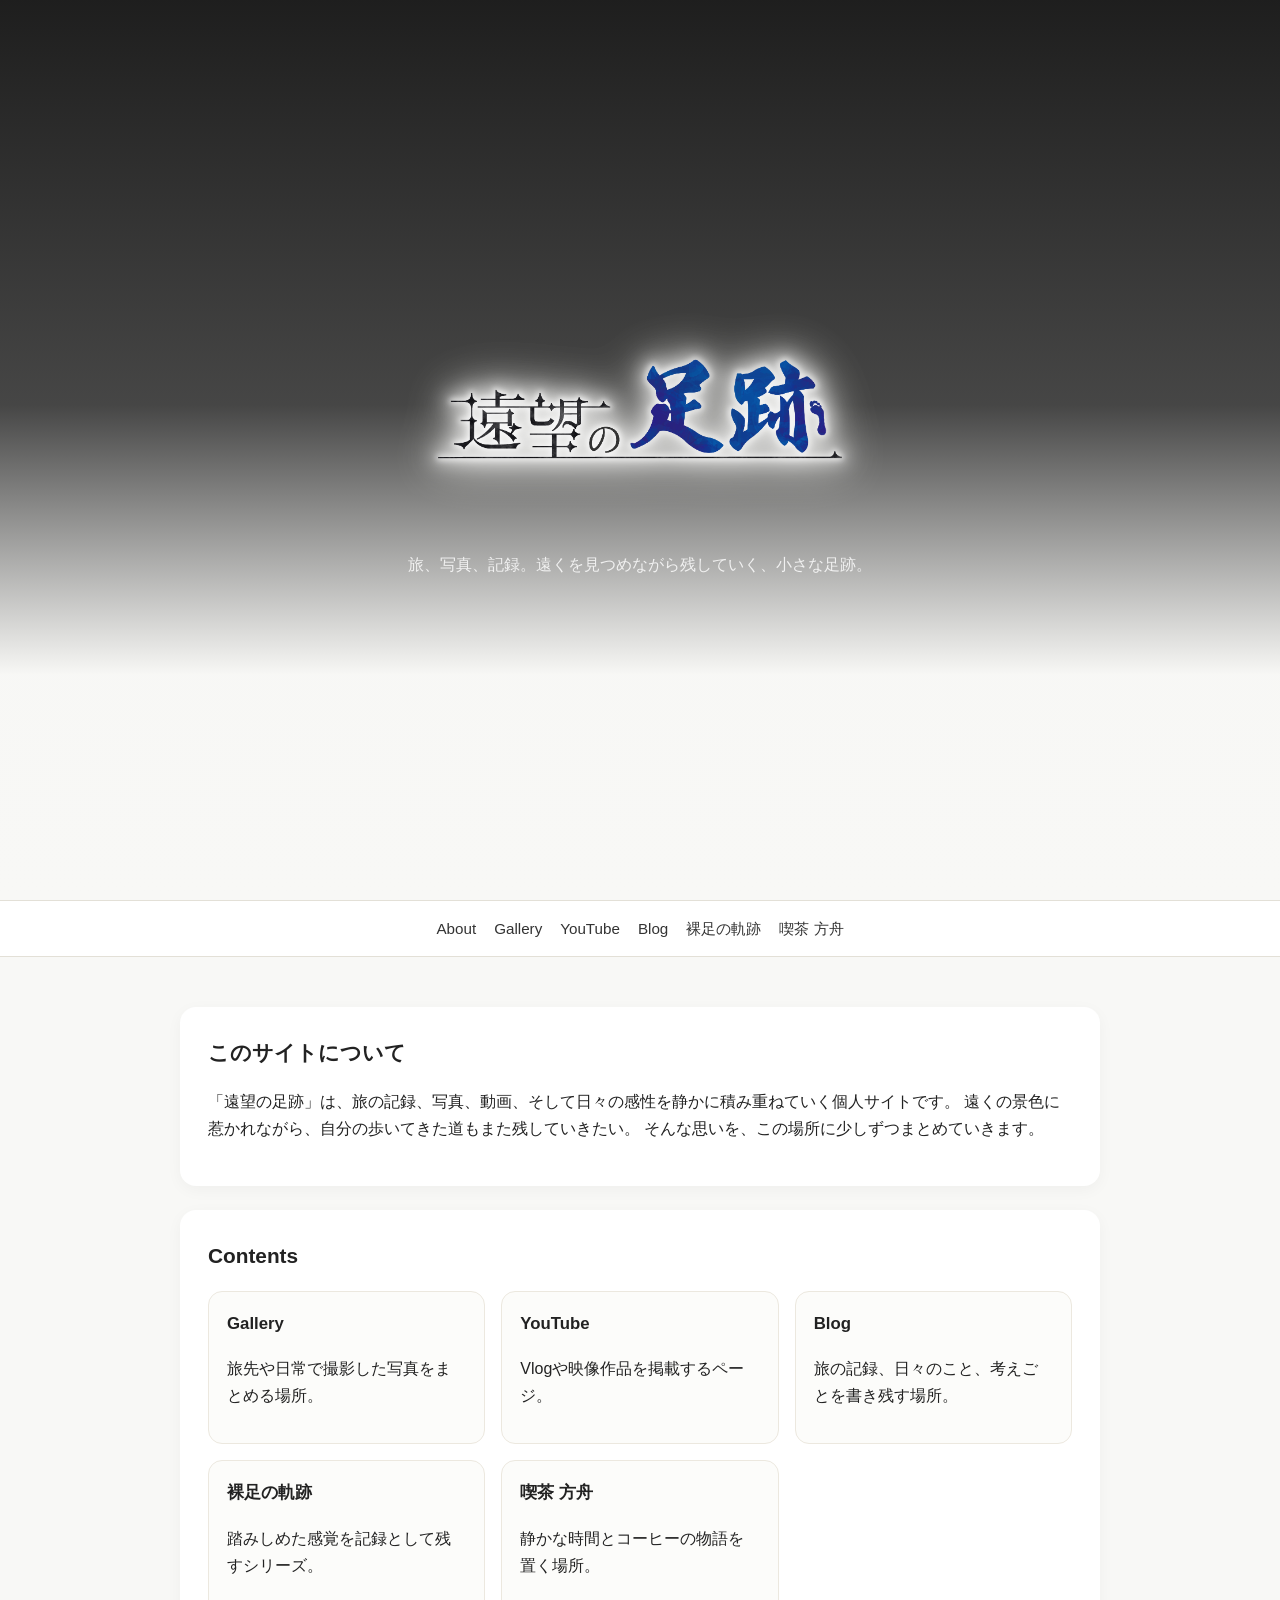
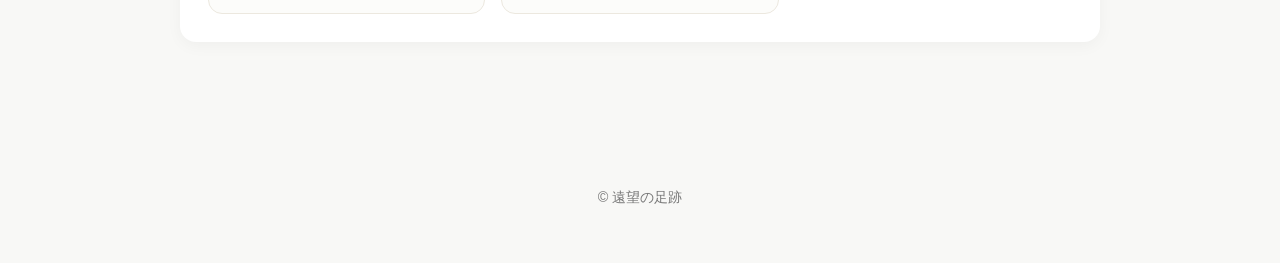
==== index.html @ c6f0f08f "Update index.html" ====
<!DOCTYPE html>
<html lang="ja">
<head>
  <meta charset="UTF-8" />
  <meta name="viewport" content="width=device-width, initial-scale=1.0" />
  <title>遠望の足跡</title>
  <link rel="icon" href="images/favicon.png">
  <link rel="apple-touch-icon" href="images/favicon.png" />
 <style>
  * {
    box-sizing: border-box;
  }

  html {
    scroll-behavior: smooth;
  }

  body {
    margin: 0;
    font-family: -apple-system, BlinkMacSystemFont, "Hiragino Sans", "Yu Gothic", sans-serif;
    line-height: 1.7;
    color: #222;
    background: #f8f8f6;
  }

  .hero {
    height: 100vh;
    min-height: 680px;
    display: flex;
    align-items: center;
    justify-content: center;
    text-align: center;
    padding: 40px 20px;
    color: white;
    background:
      linear-gradient(to bottom, rgba(0, 0, 0, 0.88) 0%, rgba(20, 20, 20, 0.78) 45%, rgba(245, 245, 242, 0.15) 75%, rgba(248, 248, 246, 1) 100%);
  }

  .hero-overlay {
    max-width: 900px;
  }

  .hero-logo {
    max-width: 600px;
    width: 100%;
    height: auto;
    margin-bottom: 20px;
    filter: drop-shadow(0 0 18px rgba(255, 255, 255, 0.22));
  }

  .hero p {
    margin-top: 10px;
    font-size: 1rem;
    color: rgba(255, 255, 255, 0.82);
  }

  nav {
    position: sticky;
    top: 0;
    z-index: 10;
    background: rgba(255, 255, 255, 0.92);
    backdrop-filter: blur(8px);
    border-top: 1px solid #e3e0d7;
    border-bottom: 1px solid #e3e0d7;
  }

  nav ul {
    list-style: none;
    margin: 0;
    padding: 14px 20px;
    display: flex;
    justify-content: center;
    flex-wrap: wrap;
    gap: 18px;
  }

  nav a {
    text-decoration: none;
    color: #333;
    font-size: 0.95rem;
  }

  nav a:hover {
    opacity: 0.7;
  }

  main {
    max-width: 960px;
    margin: 0 auto;
    padding: 50px 20px 80px;
  }

  section {
    background: #fff;
    padding: 28px;
    margin-bottom: 24px;
    border-radius: 16px;
    box-shadow: 0 4px 16px rgba(0, 0, 0, 0.04);
  }

  h2 {
    margin-top: 0;
    font-size: 1.3rem;
  }

  .grid {
    display: grid;
    grid-template-columns: repeat(auto-fit, minmax(220px, 1fr));
    gap: 16px;
  }

  .card {
    padding: 18px;
    border: 1px solid #ece8df;
    border-radius: 14px;
    background: #fcfcfa;
  }

  .card h3 {
    margin-top: 0;
    font-size: 1.05rem;
  }

  footer {
    text-align: center;
    padding: 24px 20px 40px;
    color: #777;
    font-size: 0.9rem;
  }
</style>
</head>
<body>
  <header class="hero">
    <div class="hero-overlay">
      <img src="images/logo.png" alt="遠望の足跡ロゴ" class="hero-logo">
      <p>旅、写真、記録。遠くを見つめながら残していく、小さな足跡。</p>
    </div>
  </header>

  <nav>
    <ul>
      <li><a href="#">About</a></li>
      <li><a href="#">Gallery</a></li>
      <li><a href="#">YouTube</a></li>
      <li><a href="#">Blog</a></li>
      <li><a href="#">裸足の軌跡</a></li>
      <li><a href="#">喫茶 方舟</a></li>
    </ul>
  </nav>

  <main>
    <section>
      <h2>このサイトについて</h2>
      <p>
        「遠望の足跡」は、旅の記録、写真、動画、そして日々の感性を静かに積み重ねていく個人サイトです。
        遠くの景色に惹かれながら、自分の歩いてきた道もまた残していきたい。
        そんな思いを、この場所に少しずつまとめていきます。
      </p>
    </section>

    <section>
      <h2>Contents</h2>
      <div class="grid">
        <div class="card">
          <h3>Gallery</h3>
          <p>旅先や日常で撮影した写真をまとめる場所。</p>
        </div>
        <div class="card">
          <h3>YouTube</h3>
          <p>Vlogや映像作品を掲載するページ。</p>
        </div>
        <div class="card">
          <h3>Blog</h3>
          <p>旅の記録、日々のこと、考えごとを書き残す場所。</p>
        </div>
        <div class="card">
          <h3>裸足の軌跡</h3>
          <p>踏みしめた感覚を記録として残すシリーズ。</p>
        </div>
        <div class="card">
          <h3>喫茶 方舟</h3>
          <p>静かな時間とコーヒーの物語を置く場所。</p>
        </div>
      </div>
    </section>
  </main>

  <footer>
    <p>© 遠望の足跡</p>
  </footer>
</body>
</html>
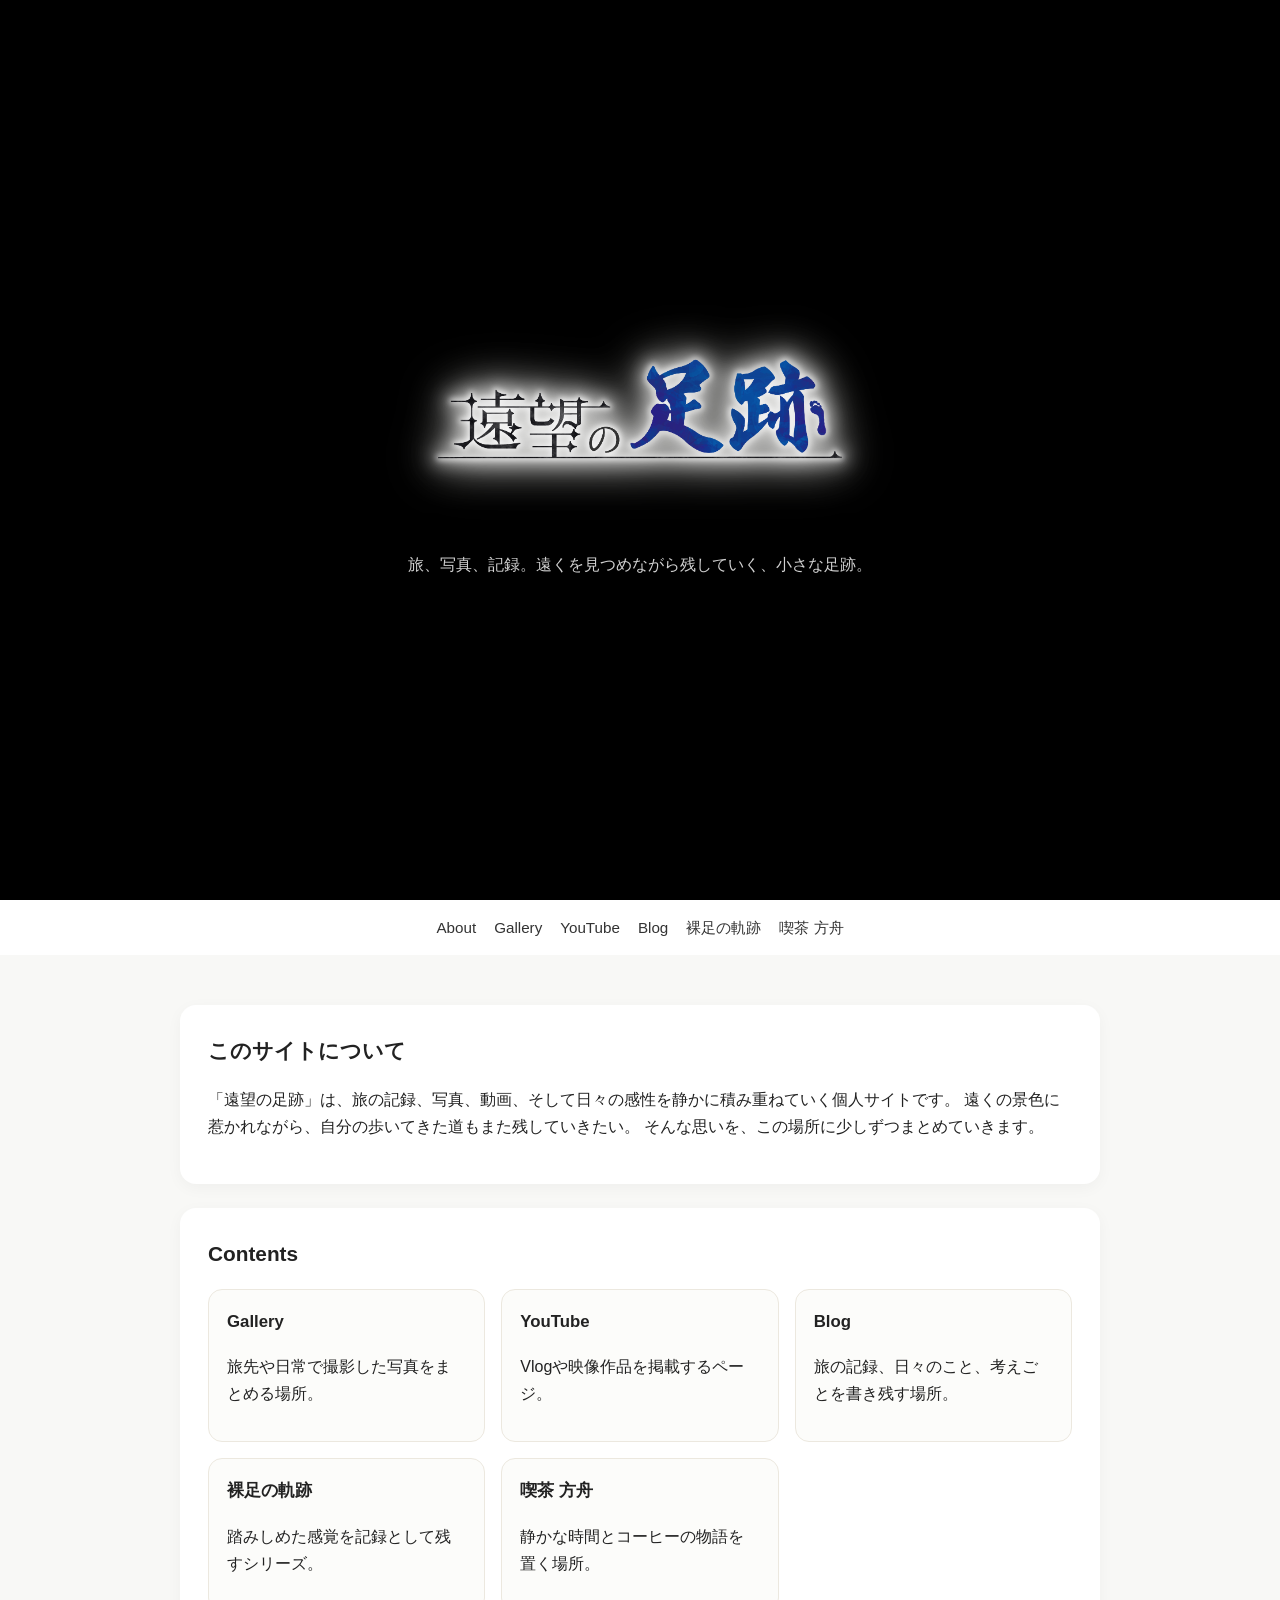
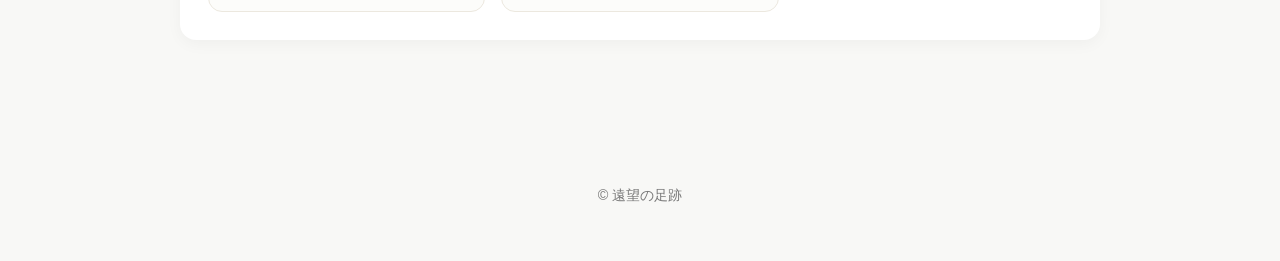
==== commit b3af861b: "Update index.html" ====
--- a/index.html
+++ b/index.html
@@ -32,8 +32,7 @@
     text-align: center;
     padding: 40px 20px;
     color: white;
-    background:
-      linear-gradient(to bottom, rgba(0, 0, 0, 0.88) 0%, rgba(20, 20, 20, 0.78) 45%, rgba(245, 245, 242, 0.15) 75%, rgba(248, 248, 246, 1) 100%);
+    background: #000;
   }
 
   .hero-overlay {
@@ -55,13 +54,12 @@
   }
 
   nav {
-    position: sticky;
-    top: 0;
-    z-index: 10;
-    background: rgba(255, 255, 255, 0.92);
-    backdrop-filter: blur(8px);
-    border-top: 1px solid #e3e0d7;
-    border-bottom: 1px solid #e3e0d7;
+  position: sticky;
+  top: 0;
+  z-index: 10;
+  background: rgba(255, 255, 255, 0.95);
+  backdrop-filter: blur(6px);
+
   }
 
   nav ul {
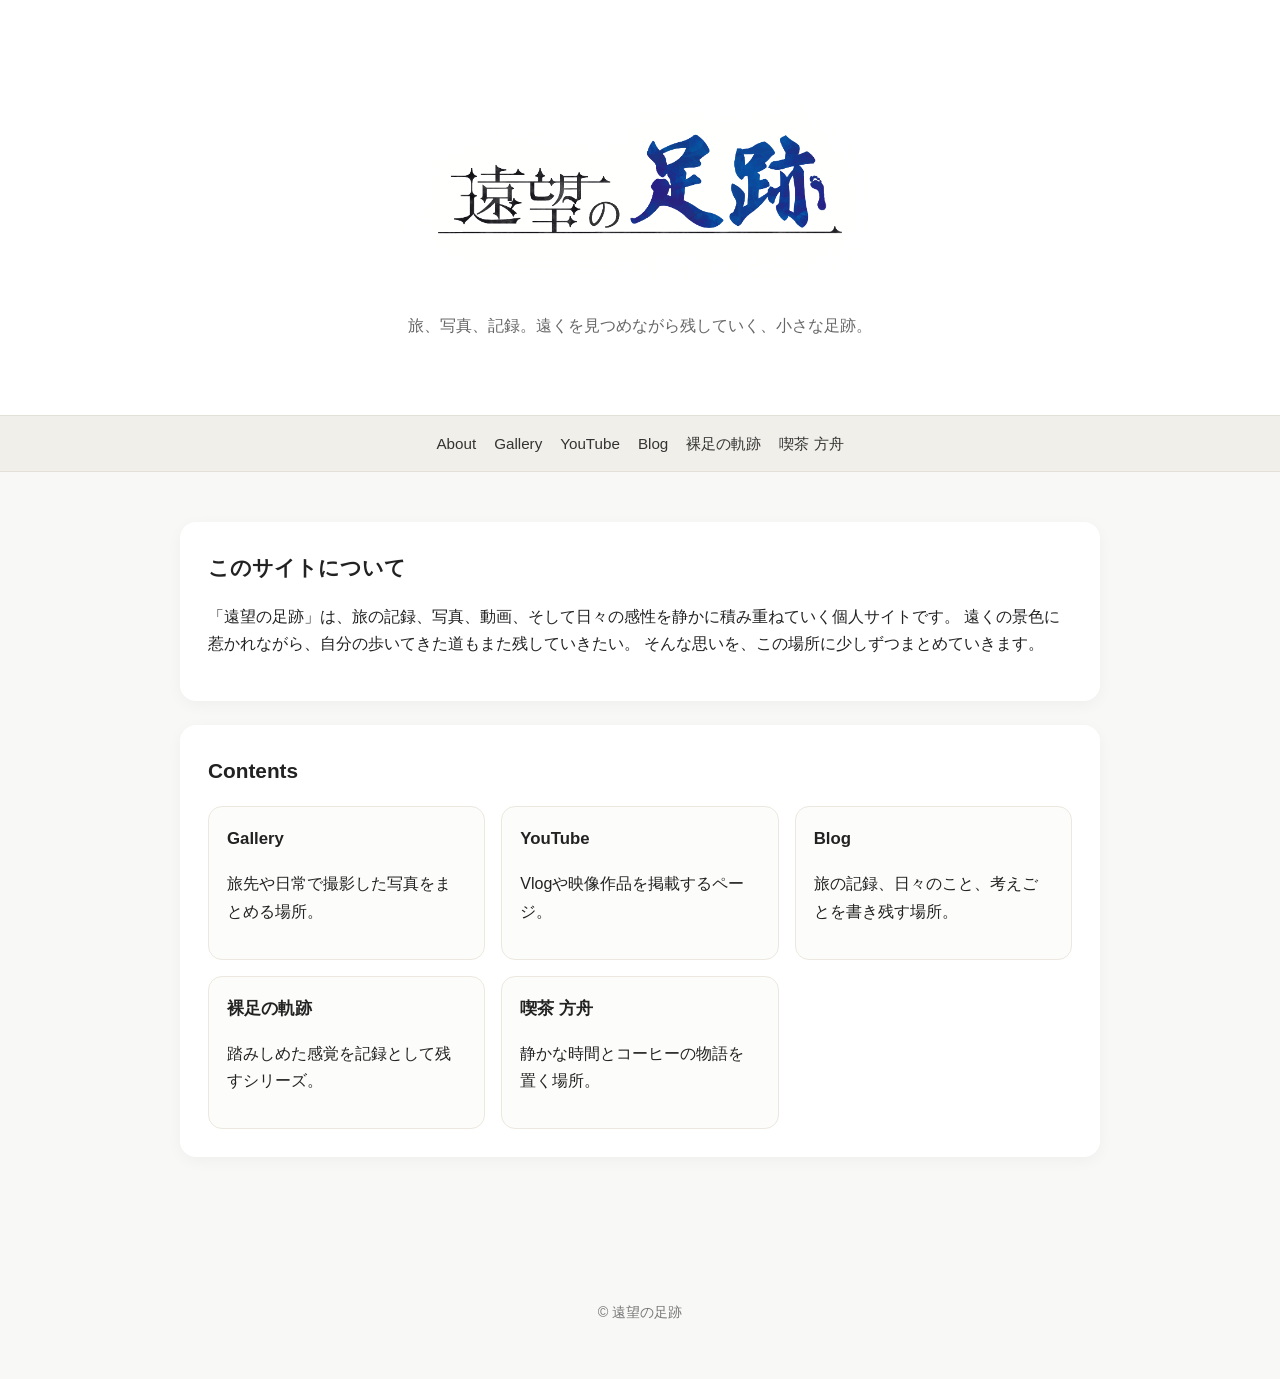
==== commit 61c9ceff: "Update index.html" ====
--- a/index.html
+++ b/index.html
@@ -6,133 +6,112 @@
   <title>遠望の足跡</title>
   <link rel="icon" href="images/favicon.png">
   <link rel="apple-touch-icon" href="images/favicon.png" />
- <style>
-  * {
-    box-sizing: border-box;
-  }
+  <style>
+    * {
+      box-sizing: border-box;
+    }
 
-  html {
-    scroll-behavior: smooth;
-  }
+    body {
+      margin: 0;
+      font-family: -apple-system, BlinkMacSystemFont, "Hiragino Sans", "Yu Gothic", sans-serif;
+      line-height: 1.7;
+      color: #222;
+      background: #f8f8f6;
+    }
 
-  body {
-    margin: 0;
-    font-family: -apple-system, BlinkMacSystemFont, "Hiragino Sans", "Yu Gothic", sans-serif;
-    line-height: 1.7;
-    color: #222;
-    background: #f8f8f6;
-  }
+    header {
+      padding: 80px 20px 60px;
+      text-align: center;
+      background: #ffffff;
+    }
 
-  .hero {
-    height: 100vh;
-    min-height: 680px;
-    display: flex;
-    align-items: center;
-    justify-content: center;
-    text-align: center;
-    padding: 40px 20px;
-    color: white;
-    background: #000;
-  }
+    header h1 {
+      margin: 0;
+      font-size: 2.4rem;
+      letter-spacing: 0.08em;
+    }
 
-  .hero-overlay {
-    max-width: 900px;
-  }
+    header p {
+      margin-top: 16px;
+      font-size: 1rem;
+      color: #666;
+    }
 
-  .hero-logo {
-    max-width: 600px;
-    width: 100%;
-    height: auto;
-    margin-bottom: 20px;
-    filter: drop-shadow(0 0 18px rgba(255, 255, 255, 0.22));
-  }
+    nav {
+      background: #f0efe9;
+      border-top: 1px solid #e3e0d7;
+      border-bottom: 1px solid #e3e0d7;
+    }
 
-  .hero p {
-    margin-top: 10px;
-    font-size: 1rem;
-    color: rgba(255, 255, 255, 0.82);
-  }
+    nav ul {
+      list-style: none;
+      margin: 0;
+      padding: 14px 20px;
+      display: flex;
+      justify-content: center;
+      flex-wrap: wrap;
+      gap: 18px;
+    }
 
-  nav {
-  position: sticky;
-  top: 0;
-  z-index: 10;
-  background: rgba(255, 255, 255, 0.95);
-  backdrop-filter: blur(6px);
+    nav a {
+      text-decoration: none;
+      color: #333;
+      font-size: 0.95rem;
+    }
 
-  }
+    nav a:hover {
+      opacity: 0.7;
+    }
 
-  nav ul {
-    list-style: none;
-    margin: 0;
-    padding: 14px 20px;
-    display: flex;
-    justify-content: center;
-    flex-wrap: wrap;
-    gap: 18px;
-  }
+    main {
+      max-width: 960px;
+      margin: 0 auto;
+      padding: 50px 20px 80px;
+    }
 
-  nav a {
-    text-decoration: none;
-    color: #333;
-    font-size: 0.95rem;
-  }
+    section {
+      background: #fff;
+      padding: 28px;
+      margin-bottom: 24px;
+      border-radius: 16px;
+      box-shadow: 0 4px 16px rgba(0, 0, 0, 0.04);
+    }
 
-  nav a:hover {
-    opacity: 0.7;
-  }
+    h2 {
+      margin-top: 0;
+      font-size: 1.3rem;
+    }
 
-  main {
-    max-width: 960px;
-    margin: 0 auto;
-    padding: 50px 20px 80px;
-  }
+    .grid {
+      display: grid;
+      grid-template-columns: repeat(auto-fit, minmax(220px, 1fr));
+      gap: 16px;
+    }
 
-  section {
-    background: #fff;
-    padding: 28px;
-    margin-bottom: 24px;
-    border-radius: 16px;
-    box-shadow: 0 4px 16px rgba(0, 0, 0, 0.04);
-  }
+    .card {
+      padding: 18px;
+      border: 1px solid #ece8df;
+      border-radius: 14px;
+      background: #fcfcfa;
+    }
 
-  h2 {
-    margin-top: 0;
-    font-size: 1.3rem;
-  }
+    .card h3 {
+      margin-top: 0;
+      font-size: 1.05rem;
+    }
 
-  .grid {
-    display: grid;
-    grid-template-columns: repeat(auto-fit, minmax(220px, 1fr));
-    gap: 16px;
-  }
-
-  .card {
-    padding: 18px;
-    border: 1px solid #ece8df;
-    border-radius: 14px;
-    background: #fcfcfa;
-  }
-
-  .card h3 {
-    margin-top: 0;
-    font-size: 1.05rem;
-  }
-
-  footer {
-    text-align: center;
-    padding: 24px 20px 40px;
-    color: #777;
-    font-size: 0.9rem;
-  }
-</style>
+    footer {
+      text-align: center;
+      padding: 24px 20px 40px;
+      color: #777;
+      font-size: 0.9rem;
+    }
+  </style>
 </head>
 <body>
-  <header class="hero">
-    <div class="hero-overlay">
-      <img src="images/logo.png" alt="遠望の足跡ロゴ" class="hero-logo">
-      <p>旅、写真、記録。遠くを見つめながら残していく、小さな足跡。</p>
-    </div>
+  <header>
+    <img src="images/logo.png" alt="遠望の足跡ロゴ" style="max-width: 600px; width: 100%; height: auto;">
+    <p>旅、写真、記録。遠くを見つめながら残していく、小さな足跡。</p>
   </header>
 
   <nav>
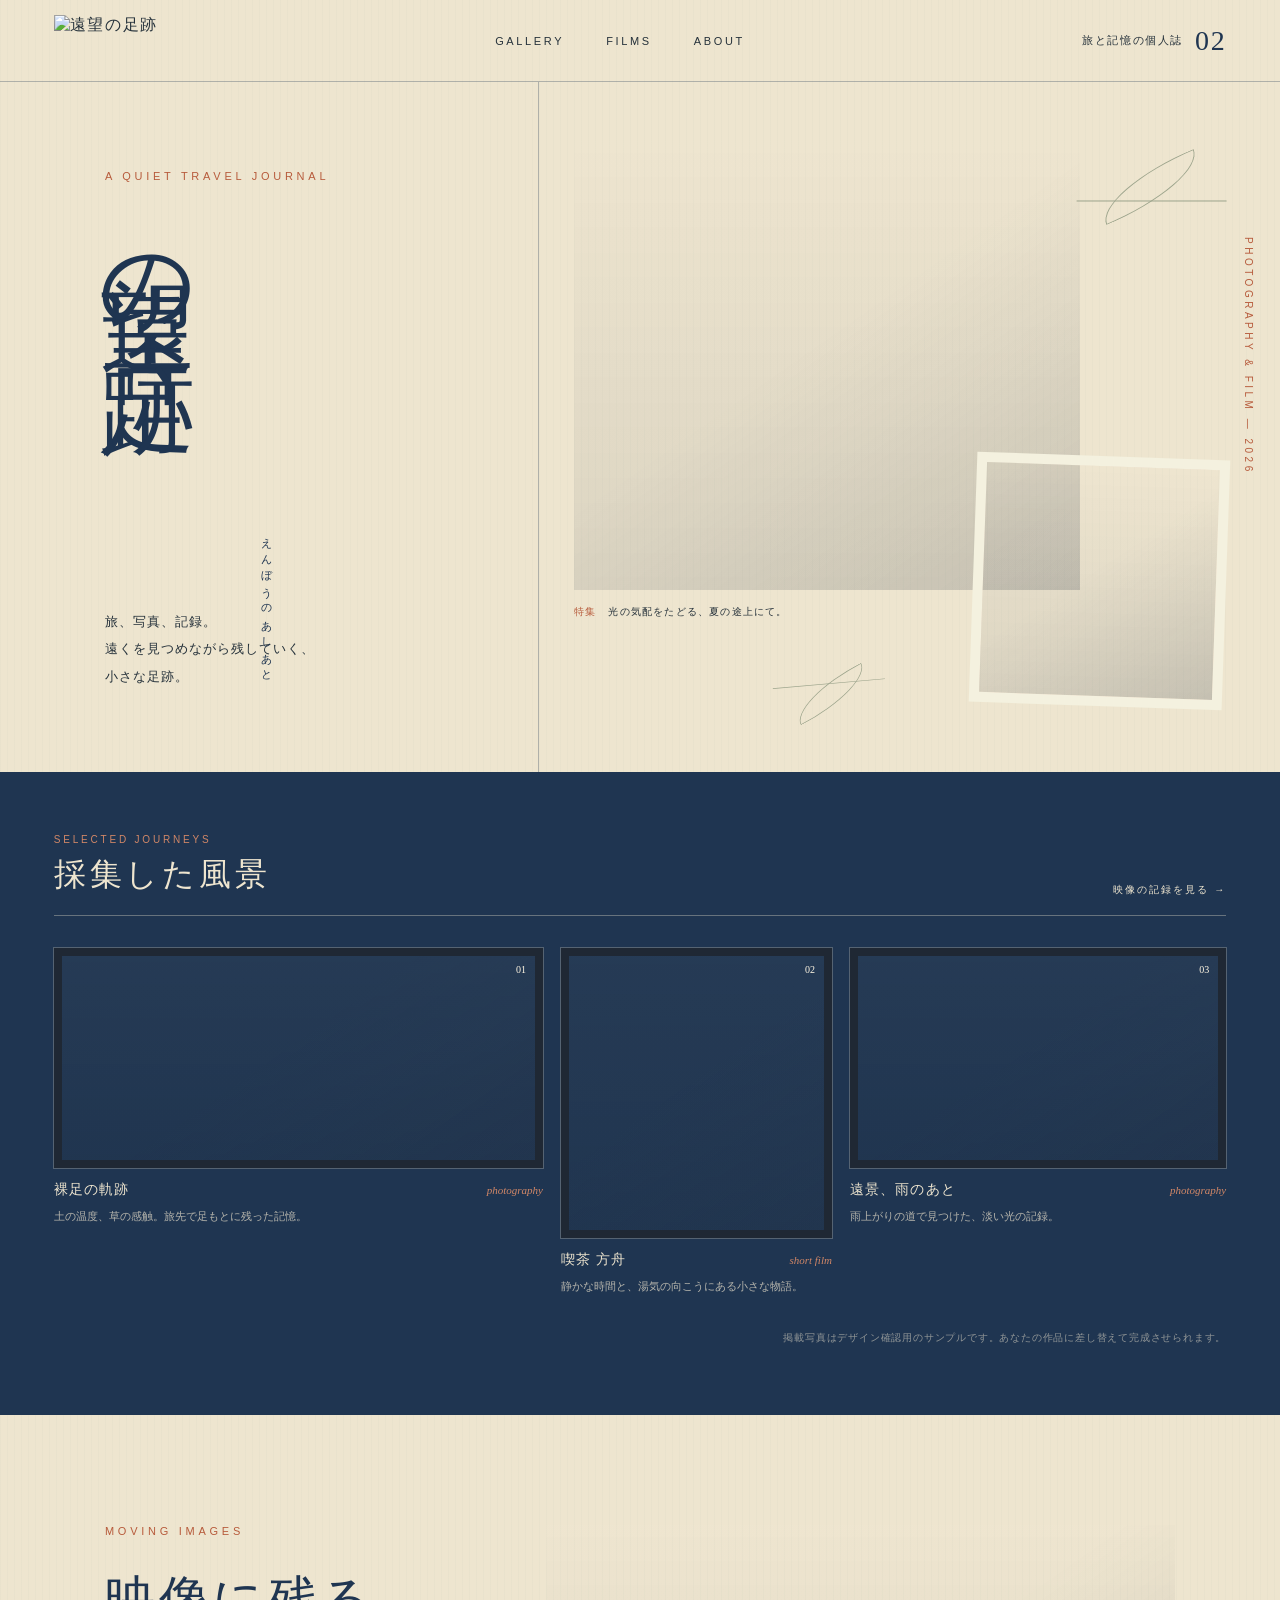
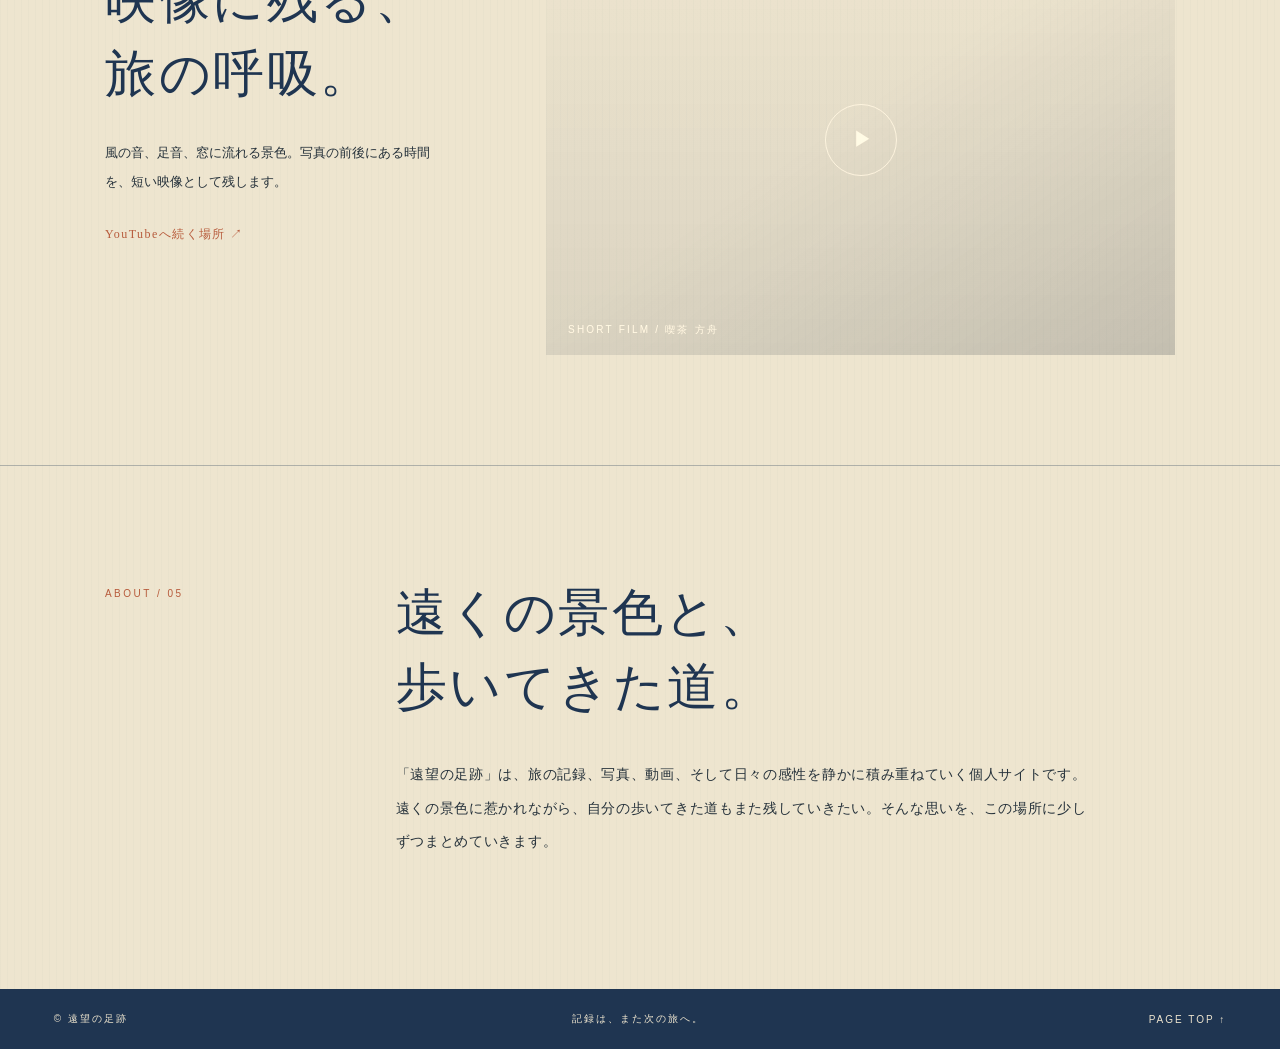
==== commit 3e047e6d: "Add files via upload" ====
--- a/index.html
+++ b/index.html
@@ -1,169 +1,75 @@
-<!DOCTYPE html>
+<!doctype html>
 <html lang="ja">
 <head>
-  <meta charset="UTF-8" />
-  <meta name="viewport" content="width=device-width, initial-scale=1.0" />
-  <title>遠望の足跡</title>
-  <link rel="icon" href="images/favicon.png">
-  <link rel="apple-touch-icon" href="images/favicon.png" />
+  <meta charset="utf-8">
+  <meta name="viewport" content="width=device-width,initial-scale=1">
+  <meta name="description" content="旅、写真、記録。遠くを見つめながら残していく、小さな足跡。">
+  <title>遠望の足跡｜旅、写真、記録。</title>
   <style>
-    * {
-      box-sizing: border-box;
-    }
-
-    body {
-      margin: 0;
-      font-family: -apple-system, BlinkMacSystemFont, "Hiragino Sans", "Yu Gothic", sans-serif;
-      line-height: 1.7;
-      color: #222;
-      background: #f8f8f6;
-    }
-
-    header {
-      padding: 80px 20px 60px;
-      text-align: center;
-      background: #ffffff;
-    }
-
-    header h1 {
-      margin: 0;
-      font-size: 2.4rem;
-      letter-spacing: 0.08em;
-    }
-
-    header p {
-      margin-top: 16px;
-      font-size: 1rem;
-      color: #666;
-    }
-
-    nav {
-      background: #f0efe9;
-      border-top: 1px solid #e3e0d7;
-      border-bottom: 1px solid #e3e0d7;
-    }
-
-    nav ul {
-      list-style: none;
-      margin: 0;
-      padding: 14px 20px;
-      display: flex;
-      justify-content: center;
-      flex-wrap: wrap;
-      gap: 18px;
-    }
-
-    nav a {
-      text-decoration: none;
-      color: #333;
-      font-size: 0.95rem;
-    }
-
-    nav a:hover {
-      opacity: 0.7;
-    }
-
-    main {
-      max-width: 960px;
-      margin: 0 auto;
-      padding: 50px 20px 80px;
-    }
-
-    section {
-      background: #fff;
-      padding: 28px;
-      margin-bottom: 24px;
-      border-radius: 16px;
-      box-shadow: 0 4px 16px rgba(0, 0, 0, 0.04);
-    }
-
-    h2 {
-      margin-top: 0;
-      font-size: 1.3rem;
-    }
-
-    .grid {
-      display: grid;
-      grid-template-columns: repeat(auto-fit, minmax(220px, 1fr));
-      gap: 16px;
-    }
-
-    .card {
-      padding: 18px;
-      border: 1px solid #ece8df;
-      border-radius: 14px;
-      background: #fcfcfa;
-    }
-
-    .card h3 {
-      margin-top: 0;
-      font-size: 1.05rem;
-    }
-
-    footer {
-      text-align: center;
-      padding: 24px 20px 40px;
-      color: #777;
-      font-size: 0.9rem;
-    }
+    :root{--cream:#eee5cf;--paper:#f8f1df;--indigo:#1f3551;--ink:#26323b;--persimmon:#b75b3c;--sage:#7d8b72;--line:rgba(31,53,81,.3)}
+    *{box-sizing:border-box}html{scroll-behavior:smooth}body{margin:0;background:var(--cream);color:var(--ink);font-family:"Yu Mincho","Hiragino Mincho ProN","Noto Serif JP",serif;background-image:linear-gradient(90deg,rgba(31,53,81,.02) 1px,transparent 1px);background-size:7px 100%}a{color:inherit;text-decoration:none}
+    .mast{height:82px;border-bottom:1px solid var(--line);display:grid;grid-template-columns:220px 1fr 260px;align-items:center;padding:0 4.2vw;letter-spacing:.1em}.mark{display:flex;align-items:center}.mark img{display:block;width:min(190px,100%);height:52px;object-fit:contain;object-position:left center}.nav{justify-self:center;display:flex;gap:42px;font:11px Arial,sans-serif;letter-spacing:.24em;text-transform:uppercase}.nav a{position:relative}.nav a:after{content:"";position:absolute;left:0;right:100%;bottom:-8px;height:2px;background:var(--persimmon);transition:.3s}.nav a:hover:after,.nav a:focus-visible:after{right:0}.issue{justify-self:end;margin:0;display:flex;align-items:center;gap:12px;font-size:11px}.issue b{font:400 28px Georgia,serif;color:var(--indigo)}
+    .hero{min-height:690px;position:relative;display:grid;grid-template-columns:40% 60%;padding:58px 4.2vw 48px;overflow:hidden}.hero:before{content:"";position:absolute;left:42%;top:0;bottom:0;border-left:1px solid var(--line)}.copy{position:relative;z-index:2;padding:30px 0 0 4vw}.eyebrow{margin:0 0 26px;color:var(--persimmon);font:11px Arial,sans-serif;letter-spacing:.34em;text-transform:uppercase}.hero h1{margin:0;height:370px;writing-mode:vertical-rl;color:var(--indigo);font-size:clamp(64px,7.4vw,118px);font-weight:500;line-height:.88;letter-spacing:-.08em}.reading{position:absolute;top:390px;left:clamp(160px,16vw,300px);margin:0;color:var(--indigo);font-size:11px;letter-spacing:.32em;writing-mode:vertical-rl}.tagline{width:290px;margin:30px 0 0;font-size:13px;line-height:2.1;letter-spacing:.08em}
+    .visual{position:relative;min-height:540px;padding-left:4vw}.photo{position:absolute;background-position:center;background-size:cover;filter:sepia(.22) saturate(.72) contrast(.92)}.photo:after,.work-image:after,.film-frame:after{content:"";position:absolute;inset:0;background:linear-gradient(145deg,transparent 46%,rgba(31,53,81,.13)),linear-gradient(rgba(238,229,207,.03),rgba(31,53,81,.1));pointer-events:none}.photo-main{left:4vw;top:0;width:72%;height:450px;background-image:url("https://images.unsplash.com/photo-1501785888041-af3ef285b470?auto=format&fit=crop&w=1800&q=90")}.photo-small{right:0;bottom:18px;width:36%;height:250px;border:10px solid var(--paper);transform:rotate(2deg);background-image:url("https://images.unsplash.com/photo-1441974231531-c6227db76b6e?auto=format&fit=crop&w=1000&q=88")}.caption{position:absolute;left:4vw;top:465px;margin:0;font-size:10px;letter-spacing:.12em}.caption span{color:var(--persimmon);margin-right:12px}.leaf{position:absolute;width:110px;height:36px;border:1px solid var(--sage);border-radius:100% 0 100% 0;opacity:.72;transform:rotate(-23deg)}.leaf:after{content:"";position:absolute;width:150px;border-top:1px solid var(--sage);left:-25px;top:30px;transform:rotate(23deg)}.leaf.one{right:3%;top:5%}.leaf.two{left:36%;bottom:2%;transform:rotate(152deg) scale(.75)}.edition{position:absolute;right:2vw;top:155px;margin:0;writing-mode:vertical-rl;color:var(--persimmon);font:10px Arial,sans-serif;letter-spacing:.35em}
+    .works{background:var(--indigo);color:var(--cream);padding:62px 4.2vw 70px}.section-head{display:flex;align-items:flex-end;justify-content:space-between;padding-bottom:18px;border-bottom:1px solid rgba(238,229,207,.35)}.section-head p{margin:0 0 8px;color:#d18767;font:10px Arial,sans-serif;letter-spacing:.28em}.section-head h2{margin:0;font-size:32px;font-weight:400;letter-spacing:.12em}.section-head a{font:10px Arial,sans-serif;letter-spacing:.2em}.strip{display:grid;grid-template-columns:1.3fr .72fr 1fr;gap:18px;align-items:start;margin-top:32px}.work-image{min-height:220px;position:relative;overflow:hidden;border:8px solid #17283e;background-position:center;background-size:cover;box-shadow:0 0 0 1px rgba(238,229,207,.25);filter:saturate(.72) sepia(.15);transition:.3s}.card.tall .work-image{min-height:290px}.card:hover .work-image{filter:saturate(.9) sepia(.05);transform:translateY(-3px)}.work-image span{position:absolute;z-index:1;right:9px;top:8px;color:var(--paper);font:10px Georgia,serif}.meta{display:flex;justify-content:space-between;gap:16px;align-items:baseline;padding-top:13px}.meta h3{margin:0;font-size:14px;font-weight:400;letter-spacing:.08em}.meta em{color:#d18767;font:italic 11px Georgia,serif;white-space:nowrap}.card>p{margin:8px 0 0;color:rgba(238,229,207,.72);font-size:11px;line-height:1.8}.sample{margin:34px 0 0;color:rgba(238,229,207,.55);font-size:10px;letter-spacing:.08em;text-align:right}
+    .films{display:grid;grid-template-columns:.7fr 1.3fr;gap:8vw;padding:110px 8.2vw;border-bottom:1px solid var(--line)}.films h2,.about h2{margin:0;color:var(--indigo);font-size:clamp(34px,4vw,62px);line-height:1.45;font-weight:400;letter-spacing:.05em}.film-copy>p:not(.eyebrow){margin:28px 0;font-size:13px;line-height:2.2}.text-link{color:var(--persimmon);font-size:12px;letter-spacing:.12em}.film-frame{min-height:430px;position:relative;display:flex;align-items:center;justify-content:center;color:var(--paper);background:url("https://images.unsplash.com/photo-1441974231531-c6227db76b6e?auto=format&fit=crop&w=1600&q=88") center/cover;filter:saturate(.65) sepia(.2)}.play{z-index:1;display:grid;place-items:center;width:72px;height:72px;border:1px solid rgba(248,241,223,.8);border-radius:50%;font-size:20px;padding-left:4px}.film-frame p{position:absolute;z-index:1;left:22px;bottom:18px;margin:0;font:10px Arial,sans-serif;letter-spacing:.22em}
+    .about{display:grid;grid-template-columns:.45fr 1.55fr;gap:7vw;padding:110px 15vw 130px 8.2vw}.about-index{margin:12px 0 0;color:var(--persimmon);font:10px Arial,sans-serif;letter-spacing:.25em}.about div>p{max-width:760px;margin:34px 0 0;font-size:14px;line-height:2.4;letter-spacing:.05em}footer{display:flex;justify-content:space-between;align-items:center;padding:23px 4.2vw;background:var(--indigo);color:var(--cream);font:10px Arial,sans-serif;letter-spacing:.2em}footer p{margin:0}
+    @media(max-width:800px){.mast{height:68px;grid-template-columns:1fr auto;padding:0 20px}.nav{display:none}.issue span{display:none}.hero{display:block;min-height:auto;padding:28px 20px 42px}.hero:before,.edition{display:none}.copy{padding:0}.eyebrow{margin-top:20px}.hero h1{height:auto;writing-mode:horizontal-tb;font-size:clamp(54px,17vw,78px);line-height:1}.reading{position:static;margin-top:14px;writing-mode:horizontal-tb}.tagline{width:auto;margin-bottom:34px}.visual{height:480px;min-height:0;padding:0}.photo-main{left:0;width:84%;height:350px}.photo-small{width:42%;height:185px}.caption{left:0;top:368px;line-height:1.7}.strip{grid-template-columns:1fr;gap:34px}.work-image,.card.tall .work-image{min-height:230px}.works{padding:48px 20px}.section-head{align-items:flex-start;gap:30px}.section-head h2{font-size:25px}.sample{text-align:left;line-height:1.7}.films,.about{grid-template-columns:1fr;gap:45px;padding:80px 20px}.film-frame{min-height:270px}footer{gap:18px;flex-wrap:wrap;padding:20px}footer p:nth-child(2){display:none}}
+    @media(prefers-reduced-motion:reduce){html{scroll-behavior:auto}*,*:before,*:after{transition-duration:.01ms!important}}
   </style>
 </head>
 <body>
-  <header>
-    <img src="images/logo.png" alt="遠望の足跡ロゴ" style="max-width: 600px; width: 100%; height: auto;">
-    <p>旅、写真、記録。遠くを見つめながら残していく、小さな足跡。</p>
-  </header>
-
-  <nav>
-    <ul>
-      <li><a href="#">About</a></li>
-      <li><a href="#">Gallery</a></li>
-      <li><a href="#">YouTube</a></li>
-      <li><a href="#">Blog</a></li>
-      <li><a href="#">裸足の軌跡</a></li>
-      <li><a href="#">喫茶 方舟</a></li>
-    </ul>
-  </nav>
-
+  <div id="previewBadge" hidden style="position:sticky;top:0;z-index:99;padding:9px 16px;background:#b75b3c;color:#fff;text-align:center;font:12px Arial,sans-serif;letter-spacing:.14em">下書きプレビュー — 公開サイトにはまだ反映されていません</div>
+  <header class="mast"><a class="mark" href="./" aria-label="遠望の足跡 ホームへ戻る"><img id="siteLogo" src="media/logo.png" alt="遠望の足跡"></a><nav class="nav"><a href="#gallery">Gallery</a><a href="#films">Films</a><a href="#about">About</a></nav><p class="issue"><span>旅と記憶の個人誌</span><b>02</b></p></header>
   <main>
-    <section>
-      <h2>このサイトについて</h2>
-      <p>
-        「遠望の足跡」は、旅の記録、写真、動画、そして日々の感性を静かに積み重ねていく個人サイトです。
-        遠くの景色に惹かれながら、自分の歩いてきた道もまた残していきたい。
-        そんな思いを、この場所に少しずつまとめていきます。
-      </p>
-    </section>
-
-    <section>
-      <h2>Contents</h2>
-      <div class="grid">
-        <div class="card">
-          <h3>Gallery</h3>
-          <p>旅先や日常で撮影した写真をまとめる場所。</p>
-        </div>
-        <div class="card">
-          <h3>YouTube</h3>
-          <p>Vlogや映像作品を掲載するページ。</p>
-        </div>
-        <div class="card">
-          <h3>Blog</h3>
-          <p>旅の記録、日々のこと、考えごとを書き残す場所。</p>
-        </div>
-        <div class="card">
-          <h3>裸足の軌跡</h3>
-          <p>踏みしめた感覚を記録として残すシリーズ。</p>
-        </div>
-        <div class="card">
-          <h3>喫茶 方舟</h3>
-          <p>静かな時間とコーヒーの物語を置く場所。</p>
-        </div>
-      </div>
-    </section>
+    <section class="hero" id="top"><div class="copy"><p class="eyebrow">A quiet travel journal</p><h1 id="heroTitle">遠望の足跡</h1><p class="reading" id="heroReading">えんぼうのあしあと</p><p class="tagline" id="heroTagline">旅、写真、記録。<br>遠くを見つめながら残していく、<br>小さな足跡。</p></div><div class="visual"><div class="photo photo-main" id="heroMain"></div><div class="photo photo-small" id="heroSmall"></div><p class="caption"><span>特集</span><b id="featureCaption" style="font-weight:400">光の気配をたどる、夏の途上にて。</b></p><i class="leaf one"></i><i class="leaf two"></i></div><p class="edition">PHOTOGRAPHY &amp; FILM — 2026</p></section>
+    <section class="works" id="gallery"><div class="section-head"><div><p>SELECTED JOURNEYS</p><h2>採集した風景</h2></div><a href="#films">映像の記録を見る →</a></div><div class="strip" id="worksList">
+      <article class="card"><div class="work-image" style="background-image:url('https://images.unsplash.com/photo-1500530855697-b586d89ba3ee?auto=format&fit=crop&w=1600&q=88')"><span>01</span></div><div class="meta"><h3>裸足の軌跡</h3><em>photography</em></div><p>土の温度、草の感触。旅先で足もとに残った記憶。</p></article>
+      <article class="card tall"><div class="work-image" style="background-image:url('https://images.unsplash.com/photo-1441974231531-c6227db76b6e?auto=format&fit=crop&w=1200&q=88')"><span>02</span></div><div class="meta"><h3>喫茶 方舟</h3><em>short film</em></div><p>静かな時間と、湯気の向こうにある小さな物語。</p></article>
+      <article class="card"><div class="work-image" style="background-image:url('https://images.unsplash.com/photo-1501785888041-af3ef285b470?auto=format&fit=crop&w=1400&q=88')"><span>03</span></div><div class="meta"><h3>遠景、雨のあと</h3><em>photography</em></div><p>雨上がりの道で見つけた、淡い光の記録。</p></article>
+    </div><p class="sample">掲載写真はデザイン確認用のサンプルです。あなたの作品に差し替えて完成させられます。</p></section>
+    <section class="films" id="films"><div class="film-copy"><p class="eyebrow">Moving images</p><h2 id="filmTitle">映像に残る、<br>旅の呼吸。</h2><p id="filmBody">風の音、足音、窓に流れる景色。写真の前後にある時間を、短い映像として残します。</p><a class="text-link" id="filmLink" href="#">YouTubeへ続く場所 ↗</a></div><div class="film-frame" id="filmFrame"><span class="play">▶</span><p id="filmLabel">SHORT FILM / 喫茶 方舟</p></div></section>
+    <section class="about" id="about"><p class="about-index">ABOUT / 05</p><div><h2 id="aboutTitle">遠くの景色と、<br>歩いてきた道。</h2><p id="aboutBody">「遠望の足跡」は、旅の記録、写真、動画、そして日々の感性を静かに積み重ねていく個人サイトです。遠くの景色に惹かれながら、自分の歩いてきた道もまた残していきたい。そんな思いを、この場所に少しずつまとめていきます。</p></div></section>
   </main>
-
-  <footer>
-    <p>© 遠望の足跡</p>
-  </footer>
+  <footer><p>© 遠望の足跡</p><p id="footerTagline">記録は、また次の旅へ。</p><a href="#top">PAGE TOP ↑</a></footer>
+  <script>
+    const isPreview = new URLSearchParams(location.search).get("preview") === "1";
+    const contentFile = isPreview ? "content/draft.json" : "content/site.json";
+    const esc = value => String(value ?? "").replace(/[&<>"']/g, c => ({"&":"&amp;","<":"&lt;",">":"&gt;",'"':"&quot;","'":"&#39;"}[c]));
+    const linebreaks = value => esc(value).replace(/\n/g, "<br>");
+    const youtubeId = value => { try { const url = new URL(value); if(url.hostname.includes("youtu.be")) return url.pathname.slice(1).split("/")[0]; if(url.hostname.includes("youtube.com")) return url.searchParams.get("v") || url.pathname.split("/").filter(Boolean).pop(); } catch(_){} return ""; };
+    async function loadContent(){
+      if(isPreview) document.getElementById("previewBadge").hidden = false;
+      try{
+        const response = await fetch(contentFile + "?v=" + Date.now(), {cache:"no-store"});
+        if(!response.ok) throw new Error("content unavailable");
+        const data = await response.json();
+        document.title = `${data.title || "遠望の足跡"}｜旅、写真、記録。`;
+        document.getElementById("siteLogo").src = data.logo || "media/logo.png";
+        document.getElementById("heroTitle").textContent = data.title || "遠望の足跡";
+        document.getElementById("heroReading").textContent = data.reading || "";
+        document.getElementById("heroTagline").innerHTML = linebreaks(data.tagline);
+        document.getElementById("featureCaption").textContent = data.feature_caption || "";
+        if(data.hero_image) document.getElementById("heroMain").style.backgroundImage = `url("${data.hero_image}")`;
+        if(data.hero_sub_image) document.getElementById("heroSmall").style.backgroundImage = `url("${data.hero_sub_image}")`;
+        const works = Array.isArray(data.works) ? data.works : [];
+        document.getElementById("worksList").innerHTML = works.map((work,index) => {
+          const video = youtubeId(work.youtube_url); const link = video ? `https://www.youtube.com/watch?v=${encodeURIComponent(video)}` : "#";
+          return `<article class="card ${index%3===1?"tall":""}"><a href="${link}" ${video?'target="_blank" rel="noopener"':''}><div class="work-image" style="background-image:url('${esc(work.image)}')"><span>${String(index+1).padStart(2,"0")}</span></div><div class="meta"><h3>${esc(work.title)}</h3><em>${esc(work.type)}</em></div><p>${esc(work.note)}</p></a></article>`;
+        }).join("");
+        document.getElementById("filmTitle").innerHTML = linebreaks(data.film_title);
+        document.getElementById("filmBody").textContent = data.film_body || "";
+        document.getElementById("filmLabel").textContent = data.film_label || "SHORT FILM";
+        const film = youtubeId(data.film_youtube_url); const filmLink = document.getElementById("filmLink");
+        filmLink.href = film ? `https://www.youtube.com/watch?v=${encodeURIComponent(film)}` : "#";
+        if(film){filmLink.target="_blank";filmLink.rel="noopener"}
+        if(data.film_cover) document.getElementById("filmFrame").style.backgroundImage = `url("${data.film_cover}")`;
+        document.getElementById("aboutTitle").innerHTML = linebreaks(data.about_title);
+        document.getElementById("aboutBody").textContent = data.about_body || "";
+        document.getElementById("footerTagline").textContent = data.footer_tagline || "";
+      }catch(error){console.warn("既定の内容を表示します",error)}
+    }
+    loadContent();
+  </script>
 </body>
 </html>
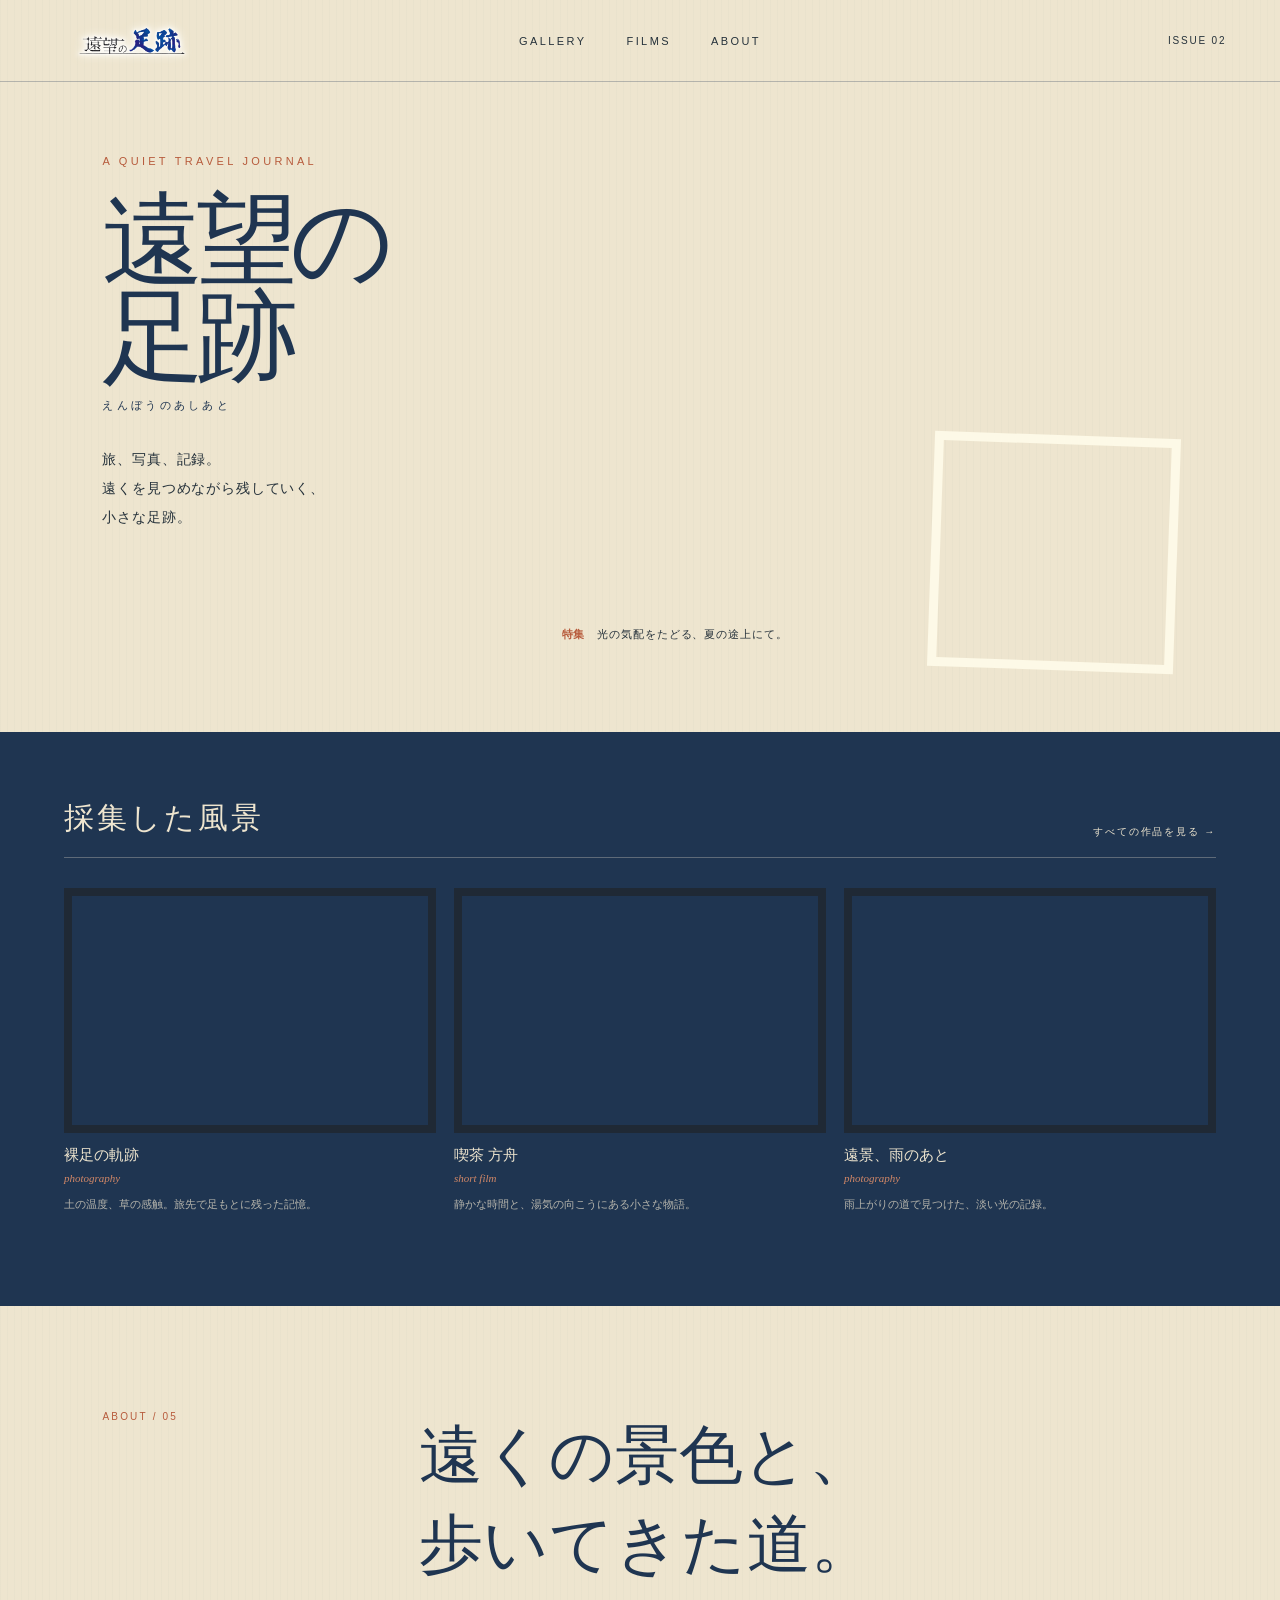
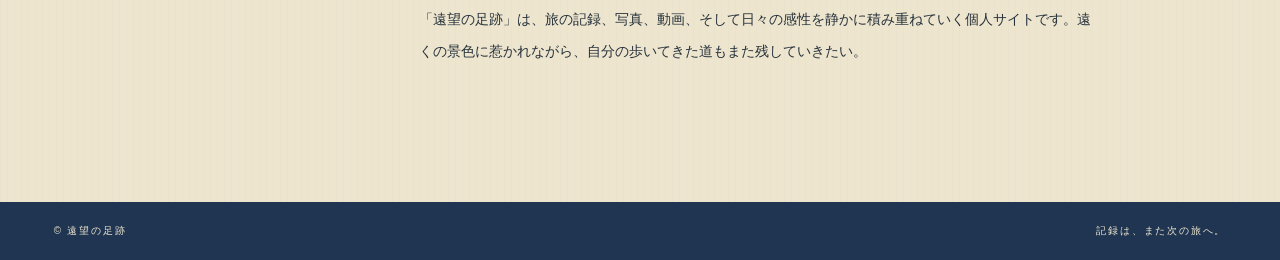
==== commit 855d6100: "Add files via upload" ====
--- a/index.html
+++ b/index.html
@@ -1,75 +1 @@
-<!doctype html>
-<html lang="ja">
-<head>
-  <meta charset="utf-8">
-  <meta name="viewport" content="width=device-width,initial-scale=1">
-  <meta name="description" content="旅、写真、記録。遠くを見つめながら残していく、小さな足跡。">
-  <title>遠望の足跡｜旅、写真、記録。</title>
-  <style>
-    :root{--cream:#eee5cf;--paper:#f8f1df;--indigo:#1f3551;--ink:#26323b;--persimmon:#b75b3c;--sage:#7d8b72;--line:rgba(31,53,81,.3)}
-    *{box-sizing:border-box}html{scroll-behavior:smooth}body{margin:0;background:var(--cream);color:var(--ink);font-family:"Yu Mincho","Hiragino Mincho ProN","Noto Serif JP",serif;background-image:linear-gradient(90deg,rgba(31,53,81,.02) 1px,transparent 1px);background-size:7px 100%}a{color:inherit;text-decoration:none}
-    .mast{height:82px;border-bottom:1px solid var(--line);display:grid;grid-template-columns:220px 1fr 260px;align-items:center;padding:0 4.2vw;letter-spacing:.1em}.mark{display:flex;align-items:center}.mark img{display:block;width:min(190px,100%);height:52px;object-fit:contain;object-position:left center}.nav{justify-self:center;display:flex;gap:42px;font:11px Arial,sans-serif;letter-spacing:.24em;text-transform:uppercase}.nav a{position:relative}.nav a:after{content:"";position:absolute;left:0;right:100%;bottom:-8px;height:2px;background:var(--persimmon);transition:.3s}.nav a:hover:after,.nav a:focus-visible:after{right:0}.issue{justify-self:end;margin:0;display:flex;align-items:center;gap:12px;font-size:11px}.issue b{font:400 28px Georgia,serif;color:var(--indigo)}
-    .hero{min-height:690px;position:relative;display:grid;grid-template-columns:40% 60%;padding:58px 4.2vw 48px;overflow:hidden}.hero:before{content:"";position:absolute;left:42%;top:0;bottom:0;border-left:1px solid var(--line)}.copy{position:relative;z-index:2;padding:30px 0 0 4vw}.eyebrow{margin:0 0 26px;color:var(--persimmon);font:11px Arial,sans-serif;letter-spacing:.34em;text-transform:uppercase}.hero h1{margin:0;height:370px;writing-mode:vertical-rl;color:var(--indigo);font-size:clamp(64px,7.4vw,118px);font-weight:500;line-height:.88;letter-spacing:-.08em}.reading{position:absolute;top:390px;left:clamp(160px,16vw,300px);margin:0;color:var(--indigo);font-size:11px;letter-spacing:.32em;writing-mode:vertical-rl}.tagline{width:290px;margin:30px 0 0;font-size:13px;line-height:2.1;letter-spacing:.08em}
-    .visual{position:relative;min-height:540px;padding-left:4vw}.photo{position:absolute;background-position:center;background-size:cover;filter:sepia(.22) saturate(.72) contrast(.92)}.photo:after,.work-image:after,.film-frame:after{content:"";position:absolute;inset:0;background:linear-gradient(145deg,transparent 46%,rgba(31,53,81,.13)),linear-gradient(rgba(238,229,207,.03),rgba(31,53,81,.1));pointer-events:none}.photo-main{left:4vw;top:0;width:72%;height:450px;background-image:url("https://images.unsplash.com/photo-1501785888041-af3ef285b470?auto=format&fit=crop&w=1800&q=90")}.photo-small{right:0;bottom:18px;width:36%;height:250px;border:10px solid var(--paper);transform:rotate(2deg);background-image:url("https://images.unsplash.com/photo-1441974231531-c6227db76b6e?auto=format&fit=crop&w=1000&q=88")}.caption{position:absolute;left:4vw;top:465px;margin:0;font-size:10px;letter-spacing:.12em}.caption span{color:var(--persimmon);margin-right:12px}.leaf{position:absolute;width:110px;height:36px;border:1px solid var(--sage);border-radius:100% 0 100% 0;opacity:.72;transform:rotate(-23deg)}.leaf:after{content:"";position:absolute;width:150px;border-top:1px solid var(--sage);left:-25px;top:30px;transform:rotate(23deg)}.leaf.one{right:3%;top:5%}.leaf.two{left:36%;bottom:2%;transform:rotate(152deg) scale(.75)}.edition{position:absolute;right:2vw;top:155px;margin:0;writing-mode:vertical-rl;color:var(--persimmon);font:10px Arial,sans-serif;letter-spacing:.35em}
-    .works{background:var(--indigo);color:var(--cream);padding:62px 4.2vw 70px}.section-head{display:flex;align-items:flex-end;justify-content:space-between;padding-bottom:18px;border-bottom:1px solid rgba(238,229,207,.35)}.section-head p{margin:0 0 8px;color:#d18767;font:10px Arial,sans-serif;letter-spacing:.28em}.section-head h2{margin:0;font-size:32px;font-weight:400;letter-spacing:.12em}.section-head a{font:10px Arial,sans-serif;letter-spacing:.2em}.strip{display:grid;grid-template-columns:1.3fr .72fr 1fr;gap:18px;align-items:start;margin-top:32px}.work-image{min-height:220px;position:relative;overflow:hidden;border:8px solid #17283e;background-position:center;background-size:cover;box-shadow:0 0 0 1px rgba(238,229,207,.25);filter:saturate(.72) sepia(.15);transition:.3s}.card.tall .work-image{min-height:290px}.card:hover .work-image{filter:saturate(.9) sepia(.05);transform:translateY(-3px)}.work-image span{position:absolute;z-index:1;right:9px;top:8px;color:var(--paper);font:10px Georgia,serif}.meta{display:flex;justify-content:space-between;gap:16px;align-items:baseline;padding-top:13px}.meta h3{margin:0;font-size:14px;font-weight:400;letter-spacing:.08em}.meta em{color:#d18767;font:italic 11px Georgia,serif;white-space:nowrap}.card>p{margin:8px 0 0;color:rgba(238,229,207,.72);font-size:11px;line-height:1.8}.sample{margin:34px 0 0;color:rgba(238,229,207,.55);font-size:10px;letter-spacing:.08em;text-align:right}
-    .films{display:grid;grid-template-columns:.7fr 1.3fr;gap:8vw;padding:110px 8.2vw;border-bottom:1px solid var(--line)}.films h2,.about h2{margin:0;color:var(--indigo);font-size:clamp(34px,4vw,62px);line-height:1.45;font-weight:400;letter-spacing:.05em}.film-copy>p:not(.eyebrow){margin:28px 0;font-size:13px;line-height:2.2}.text-link{color:var(--persimmon);font-size:12px;letter-spacing:.12em}.film-frame{min-height:430px;position:relative;display:flex;align-items:center;justify-content:center;color:var(--paper);background:url("https://images.unsplash.com/photo-1441974231531-c6227db76b6e?auto=format&fit=crop&w=1600&q=88") center/cover;filter:saturate(.65) sepia(.2)}.play{z-index:1;display:grid;place-items:center;width:72px;height:72px;border:1px solid rgba(248,241,223,.8);border-radius:50%;font-size:20px;padding-left:4px}.film-frame p{position:absolute;z-index:1;left:22px;bottom:18px;margin:0;font:10px Arial,sans-serif;letter-spacing:.22em}
-    .about{display:grid;grid-template-columns:.45fr 1.55fr;gap:7vw;padding:110px 15vw 130px 8.2vw}.about-index{margin:12px 0 0;color:var(--persimmon);font:10px Arial,sans-serif;letter-spacing:.25em}.about div>p{max-width:760px;margin:34px 0 0;font-size:14px;line-height:2.4;letter-spacing:.05em}footer{display:flex;justify-content:space-between;align-items:center;padding:23px 4.2vw;background:var(--indigo);color:var(--cream);font:10px Arial,sans-serif;letter-spacing:.2em}footer p{margin:0}
-    @media(max-width:800px){.mast{height:68px;grid-template-columns:1fr auto;padding:0 20px}.nav{display:none}.issue span{display:none}.hero{display:block;min-height:auto;padding:28px 20px 42px}.hero:before,.edition{display:none}.copy{padding:0}.eyebrow{margin-top:20px}.hero h1{height:auto;writing-mode:horizontal-tb;font-size:clamp(54px,17vw,78px);line-height:1}.reading{position:static;margin-top:14px;writing-mode:horizontal-tb}.tagline{width:auto;margin-bottom:34px}.visual{height:480px;min-height:0;padding:0}.photo-main{left:0;width:84%;height:350px}.photo-small{width:42%;height:185px}.caption{left:0;top:368px;line-height:1.7}.strip{grid-template-columns:1fr;gap:34px}.work-image,.card.tall .work-image{min-height:230px}.works{padding:48px 20px}.section-head{align-items:flex-start;gap:30px}.section-head h2{font-size:25px}.sample{text-align:left;line-height:1.7}.films,.about{grid-template-columns:1fr;gap:45px;padding:80px 20px}.film-frame{min-height:270px}footer{gap:18px;flex-wrap:wrap;padding:20px}footer p:nth-child(2){display:none}}
-    @media(prefers-reduced-motion:reduce){html{scroll-behavior:auto}*,*:before,*:after{transition-duration:.01ms!important}}
-  </style>
-</head>
-<body>
-  <div id="previewBadge" hidden style="position:sticky;top:0;z-index:99;padding:9px 16px;background:#b75b3c;color:#fff;text-align:center;font:12px Arial,sans-serif;letter-spacing:.14em">下書きプレビュー — 公開サイトにはまだ反映されていません</div>
-  <header class="mast"><a class="mark" href="./" aria-label="遠望の足跡 ホームへ戻る"><img id="siteLogo" src="media/logo.png" alt="遠望の足跡"></a><nav class="nav"><a href="#gallery">Gallery</a><a href="#films">Films</a><a href="#about">About</a></nav><p class="issue"><span>旅と記憶の個人誌</span><b>02</b></p></header>
-  <main>
-    <section class="hero" id="top"><div class="copy"><p class="eyebrow">A quiet travel journal</p><h1 id="heroTitle">遠望の足跡</h1><p class="reading" id="heroReading">えんぼうのあしあと</p><p class="tagline" id="heroTagline">旅、写真、記録。<br>遠くを見つめながら残していく、<br>小さな足跡。</p></div><div class="visual"><div class="photo photo-main" id="heroMain"></div><div class="photo photo-small" id="heroSmall"></div><p class="caption"><span>特集</span><b id="featureCaption" style="font-weight:400">光の気配をたどる、夏の途上にて。</b></p><i class="leaf one"></i><i class="leaf two"></i></div><p class="edition">PHOTOGRAPHY &amp; FILM — 2026</p></section>
-    <section class="works" id="gallery"><div class="section-head"><div><p>SELECTED JOURNEYS</p><h2>採集した風景</h2></div><a href="#films">映像の記録を見る →</a></div><div class="strip" id="worksList">
-      <article class="card"><div class="work-image" style="background-image:url('https://images.unsplash.com/photo-1500530855697-b586d89ba3ee?auto=format&fit=crop&w=1600&q=88')"><span>01</span></div><div class="meta"><h3>裸足の軌跡</h3><em>photography</em></div><p>土の温度、草の感触。旅先で足もとに残った記憶。</p></article>
-      <article class="card tall"><div class="work-image" style="background-image:url('https://images.unsplash.com/photo-1441974231531-c6227db76b6e?auto=format&fit=crop&w=1200&q=88')"><span>02</span></div><div class="meta"><h3>喫茶 方舟</h3><em>short film</em></div><p>静かな時間と、湯気の向こうにある小さな物語。</p></article>
-      <article class="card"><div class="work-image" style="background-image:url('https://images.unsplash.com/photo-1501785888041-af3ef285b470?auto=format&fit=crop&w=1400&q=88')"><span>03</span></div><div class="meta"><h3>遠景、雨のあと</h3><em>photography</em></div><p>雨上がりの道で見つけた、淡い光の記録。</p></article>
-    </div><p class="sample">掲載写真はデザイン確認用のサンプルです。あなたの作品に差し替えて完成させられます。</p></section>
-    <section class="films" id="films"><div class="film-copy"><p class="eyebrow">Moving images</p><h2 id="filmTitle">映像に残る、<br>旅の呼吸。</h2><p id="filmBody">風の音、足音、窓に流れる景色。写真の前後にある時間を、短い映像として残します。</p><a class="text-link" id="filmLink" href="#">YouTubeへ続く場所 ↗</a></div><div class="film-frame" id="filmFrame"><span class="play">▶</span><p id="filmLabel">SHORT FILM / 喫茶 方舟</p></div></section>
-    <section class="about" id="about"><p class="about-index">ABOUT / 05</p><div><h2 id="aboutTitle">遠くの景色と、<br>歩いてきた道。</h2><p id="aboutBody">「遠望の足跡」は、旅の記録、写真、動画、そして日々の感性を静かに積み重ねていく個人サイトです。遠くの景色に惹かれながら、自分の歩いてきた道もまた残していきたい。そんな思いを、この場所に少しずつまとめていきます。</p></div></section>
-  </main>
-  <footer><p>© 遠望の足跡</p><p id="footerTagline">記録は、また次の旅へ。</p><a href="#top">PAGE TOP ↑</a></footer>
-  <script>
-    const isPreview = new URLSearchParams(location.search).get("preview") === "1";
-    const contentFile = isPreview ? "content/draft.json" : "content/site.json";
-    const esc = value => String(value ?? "").replace(/[&<>"']/g, c => ({"&":"&amp;","<":"&lt;",">":"&gt;",'"':"&quot;","'":"&#39;"}[c]));
-    const linebreaks = value => esc(value).replace(/\n/g, "<br>");
-    const youtubeId = value => { try { const url = new URL(value); if(url.hostname.includes("youtu.be")) return url.pathname.slice(1).split("/")[0]; if(url.hostname.includes("youtube.com")) return url.searchParams.get("v") || url.pathname.split("/").filter(Boolean).pop(); } catch(_){} return ""; };
-    async function loadContent(){
-      if(isPreview) document.getElementById("previewBadge").hidden = false;
-      try{
-        const response = await fetch(contentFile + "?v=" + Date.now(), {cache:"no-store"});
-        if(!response.ok) throw new Error("content unavailable");
-        const data = await response.json();
-        document.title = `${data.title || "遠望の足跡"}｜旅、写真、記録。`;
-        document.getElementById("siteLogo").src = data.logo || "media/logo.png";
-        document.getElementById("heroTitle").textContent = data.title || "遠望の足跡";
-        document.getElementById("heroReading").textContent = data.reading || "";
-        document.getElementById("heroTagline").innerHTML = linebreaks(data.tagline);
-        document.getElementById("featureCaption").textContent = data.feature_caption || "";
-        if(data.hero_image) document.getElementById("heroMain").style.backgroundImage = `url("${data.hero_image}")`;
-        if(data.hero_sub_image) document.getElementById("heroSmall").style.backgroundImage = `url("${data.hero_sub_image}")`;
-        const works = Array.isArray(data.works) ? data.works : [];
-        document.getElementById("worksList").innerHTML = works.map((work,index) => {
-          const video = youtubeId(work.youtube_url); const link = video ? `https://www.youtube.com/watch?v=${encodeURIComponent(video)}` : "#";
-          return `<article class="card ${index%3===1?"tall":""}"><a href="${link}" ${video?'target="_blank" rel="noopener"':''}><div class="work-image" style="background-image:url('${esc(work.image)}')"><span>${String(index+1).padStart(2,"0")}</span></div><div class="meta"><h3>${esc(work.title)}</h3><em>${esc(work.type)}</em></div><p>${esc(work.note)}</p></a></article>`;
-        }).join("");
-        document.getElementById("filmTitle").innerHTML = linebreaks(data.film_title);
-        document.getElementById("filmBody").textContent = data.film_body || "";
-        document.getElementById("filmLabel").textContent = data.film_label || "SHORT FILM";
-        const film = youtubeId(data.film_youtube_url); const filmLink = document.getElementById("filmLink");
-        filmLink.href = film ? `https://www.youtube.com/watch?v=${encodeURIComponent(film)}` : "#";
-        if(film){filmLink.target="_blank";filmLink.rel="noopener"}
-        if(data.film_cover) document.getElementById("filmFrame").style.backgroundImage = `url("${data.film_cover}")`;
-        document.getElementById("aboutTitle").innerHTML = linebreaks(data.about_title);
-        document.getElementById("aboutBody").textContent = data.about_body || "";
-        document.getElementById("footerTagline").textContent = data.footer_tagline || "";
-      }catch(error){console.warn("既定の内容を表示します",error)}
-    }
-    loadContent();
-  </script>
-</body>
-</html>
+<!doctype html><html lang="ja"><head><meta charset="utf-8"><meta name="viewport" content="width=device-width,initial-scale=1"><title>遠望の足跡</title><link rel="stylesheet" href="pages.css"></head><body data-page="home"><div id="previewBadge" class="preview" hidden>下書きプレビュー — まだ公開されていません</div><header class="mast"><a class="logo local" href="./" aria-label="ホームへ"><img class="site-logo" src="media/logo.png" alt="遠望の足跡"></a><nav class="nav"><a class="local" href="gallery.html">Gallery</a><a class="local" href="films.html">Films</a><a href="#about">About</a></nav><span class="home">ISSUE 02</span></header><main><section class="hero"><div><p class="kicker">A quiet travel journal</p><h1 id="title">遠望の足跡</h1><p class="reading" id="reading"></p><p class="tagline" id="tagline"></p></div><div class="hero-media"><div class="hero-main" id="heroMain"></div><div class="hero-sub" id="heroSub"></div><p class="feature"><b>特集</b><span id="feature"></span></p></div></section><section class="selected"><div class="section-head"><h2>採集した風景</h2><a class="local" href="gallery.html">すべての作品を見る →</a></div><div class="cards" id="cards"></div></section><section class="about" id="about"><small>ABOUT / 05</small><div><h2 id="aboutTitle"></h2><p id="aboutBody"></p></div></section></main><footer><span>© 遠望の足跡</span><span id="footerText"></span></footer><script src="site.js"></script></body></html>
--- a/pages.css
+++ b/pages.css
@@ -0,0 +1 @@
+:root{--cream:#eee5cf;--paper:#f8f1df;--indigo:#1f3551;--ink:#26323b;--orange:#b75b3c;--line:rgba(31,53,81,.28)}*{box-sizing:border-box}html{scroll-behavior:smooth}body{margin:0;background:var(--cream);color:var(--ink);font-family:"Yu Mincho","Hiragino Mincho ProN",serif;background-image:linear-gradient(90deg,rgba(31,53,81,.02) 1px,transparent 1px);background-size:7px 100%}a{color:inherit;text-decoration:none}.preview{position:sticky;top:0;z-index:20;padding:9px;background:var(--orange);color:white;text-align:center;font:12px Arial,sans-serif}.mast{height:82px;border-bottom:1px solid var(--line);display:grid;grid-template-columns:220px 1fr 220px;align-items:center;padding:0 4.2vw}.logo img{display:block;width:190px;height:54px;object-fit:contain;object-position:left}.nav{justify-self:center;display:flex;gap:40px;font:11px Arial,sans-serif;letter-spacing:.22em;text-transform:uppercase}.nav a{position:relative}.nav a:hover:after,.nav a[aria-current=page]:after{content:"";position:absolute;left:0;right:0;bottom:-8px;height:2px;background:var(--orange)}.home{justify-self:end;font:10px Arial,sans-serif;letter-spacing:.18em}.hero{min-height:650px;display:grid;grid-template-columns:.75fr 1.25fr;gap:7vw;padding:62px 8vw;position:relative}.kicker{color:var(--orange);font:11px Arial,sans-serif;letter-spacing:.3em;text-transform:uppercase}.hero h1{margin:25px 0 0;color:var(--indigo);font-size:clamp(62px,8vw,120px);font-weight:400;line-height:.95;letter-spacing:-.08em}.reading{color:var(--indigo);font-size:11px;letter-spacing:.3em}.tagline{margin-top:32px;font-size:14px;line-height:2.1;letter-spacing:.06em}.hero-media{position:relative;min-height:510px}.hero-main,.hero-sub{position:absolute;background:center/cover;filter:sepia(.18) saturate(.72)}.hero-main{inset:0 14% 60px 0}.hero-sub{right:0;bottom:0;width:40%;height:235px;border:9px solid var(--paper);transform:rotate(2deg)}.feature{position:absolute;left:0;bottom:17px;font-size:11px;letter-spacing:.08em}.feature b{color:var(--orange);margin-right:12px}.selected{padding:66px 5vw 80px;background:var(--indigo);color:var(--cream)}.section-head{display:flex;justify-content:space-between;align-items:end;padding-bottom:18px;border-bottom:1px solid rgba(238,229,207,.3)}.section-head h2{margin:0;font-size:30px;font-weight:400;letter-spacing:.1em}.section-head a{font:10px Arial,sans-serif;letter-spacing:.18em}.cards{display:grid;grid-template-columns:repeat(3,1fr);gap:18px;margin-top:30px}.card-media{height:245px;background:center/cover;border:8px solid #17283e;filter:sepia(.16) saturate(.74)}.card h3{margin:13px 0 0;font-weight:400;font-size:15px}.card em{display:block;margin-top:7px;color:#d18767;font:italic 11px Georgia,serif}.card p{font-size:11px;line-height:1.8;color:rgba(238,229,207,.72)}.about{display:grid;grid-template-columns:.5fr 1.5fr;gap:7vw;padding:105px 14vw 120px 8vw}.about small{color:var(--orange);font:10px Arial,sans-serif;letter-spacing:.22em}.about h2,.intro h1{margin:0;color:var(--indigo);font-size:clamp(42px,5vw,72px);font-weight:400;line-height:1.4}.about p{font-size:14px;line-height:2.3}.intro{display:grid;grid-template-columns:.5fr 1.5fr;gap:7vw;padding:85px 8vw 70px;border-bottom:1px solid var(--line)}.intro small{color:var(--orange);font:10px Arial,sans-serif;letter-spacing:.22em}.intro p{max-width:620px;line-height:2}.works-grid{display:grid;grid-template-columns:repeat(2,minmax(0,1fr));gap:56px 24px;padding:70px 8vw 110px}.work:nth-child(3n+1){grid-column:span 2}.work-image{min-height:350px;background:center/cover;border:8px solid var(--paper);filter:sepia(.16) saturate(.74)}.work:nth-child(3n+1) .work-image{min-height:500px}.work h2{color:var(--indigo);font-size:20px;font-weight:400}.work p{font-size:12px;line-height:1.9}.video{position:relative;aspect-ratio:16/9;background:#17283e center/cover;border:8px solid var(--paper)}.video iframe{position:absolute;inset:0;width:100%;height:100%;border:0}.empty{grid-column:1/-1;padding:80px 20px;border:1px solid var(--line);text-align:center;line-height:2}footer{display:flex;justify-content:space-between;padding:22px 4.2vw;background:var(--indigo);color:var(--cream);font:10px Arial,sans-serif;letter-spacing:.18em}@media(max-width:760px){.mast{height:68px;grid-template-columns:1fr auto;padding:0 20px}.logo img{width:135px;height:48px}.nav{display:none}.hero{grid-template-columns:1fr;padding:48px 20px}.hero h1{font-size:64px}.hero-media{min-height:430px}.hero-main{right:12%;bottom:90px}.hero-sub{width:43%;height:170px}.cards{grid-template-columns:1fr}.selected{padding:48px 20px}.about,.intro{grid-template-columns:1fr;padding:70px 20px}.works-grid{grid-template-columns:1fr;padding:50px 20px 80px}.work:nth-child(3n+1){grid-column:auto}.work-image,.work:nth-child(3n+1) .work-image{min-height:280px}footer{padding:20px;gap:16px;flex-wrap:wrap}}
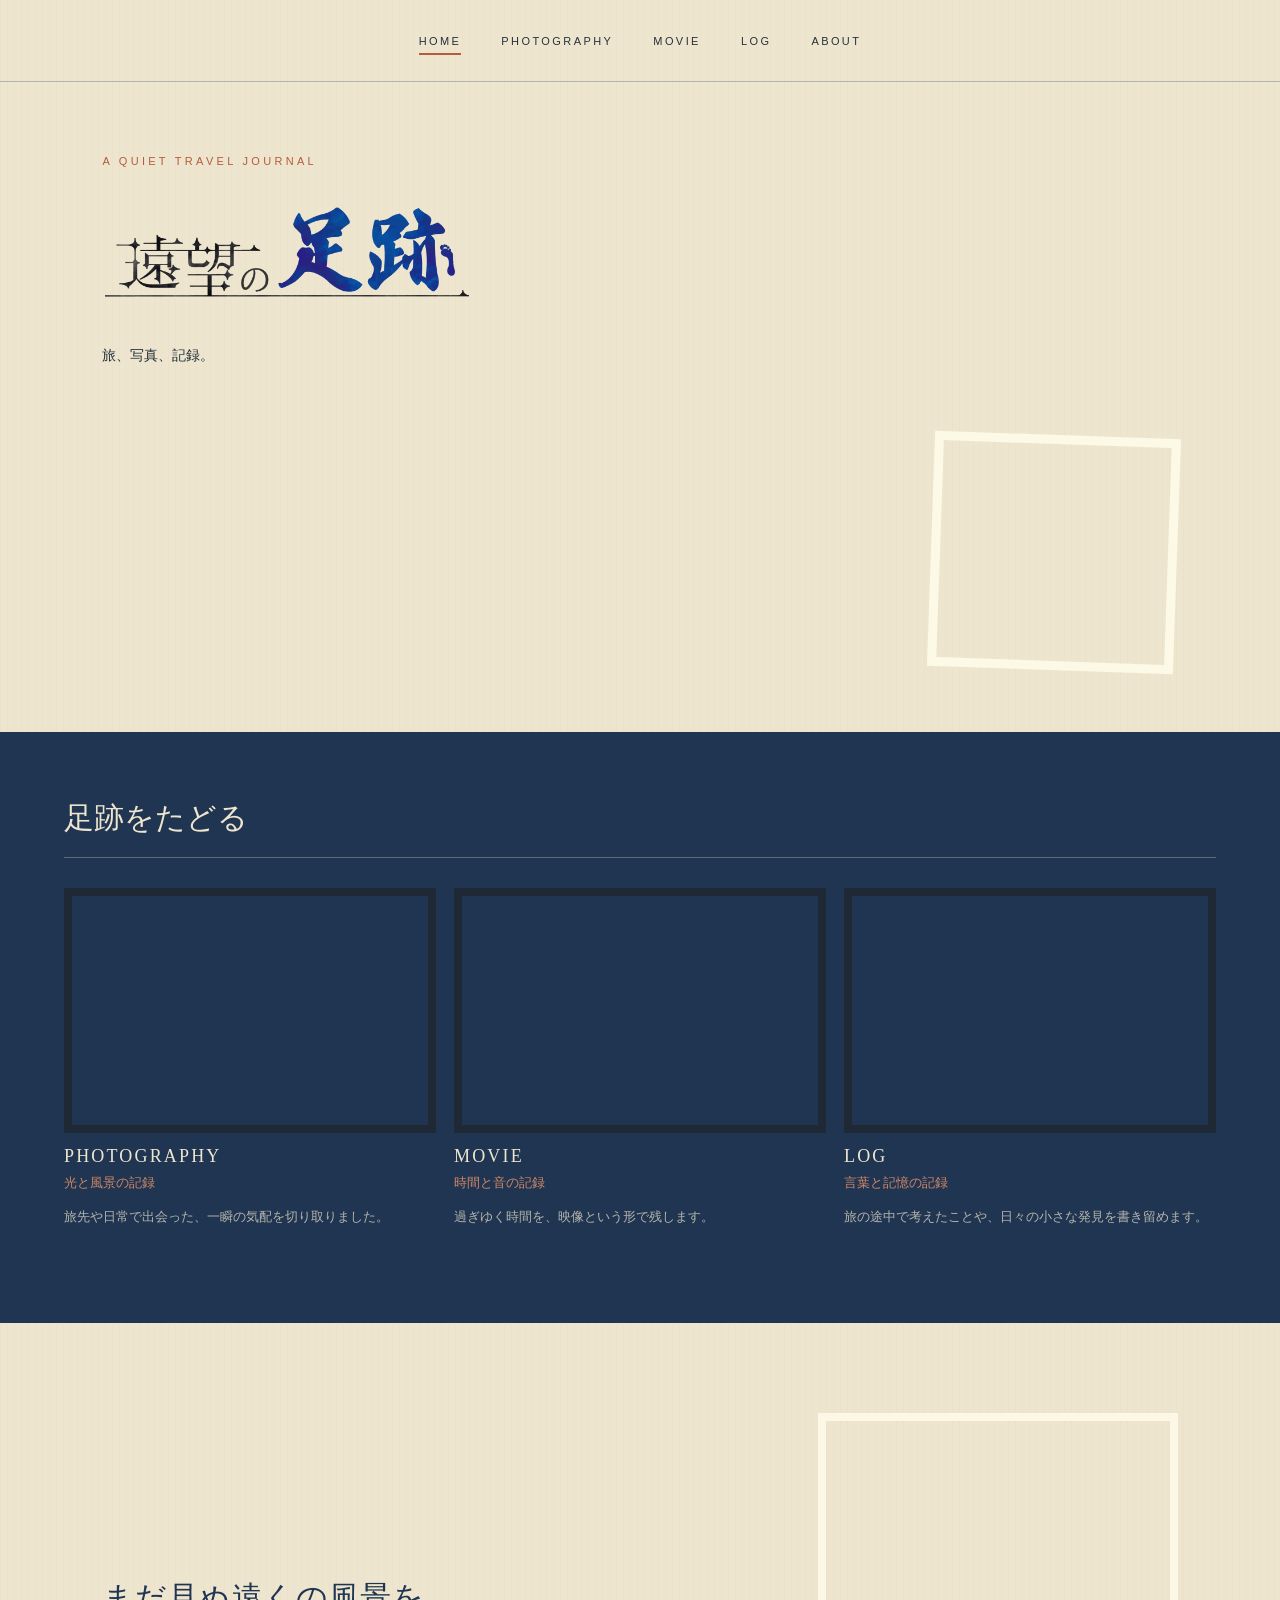
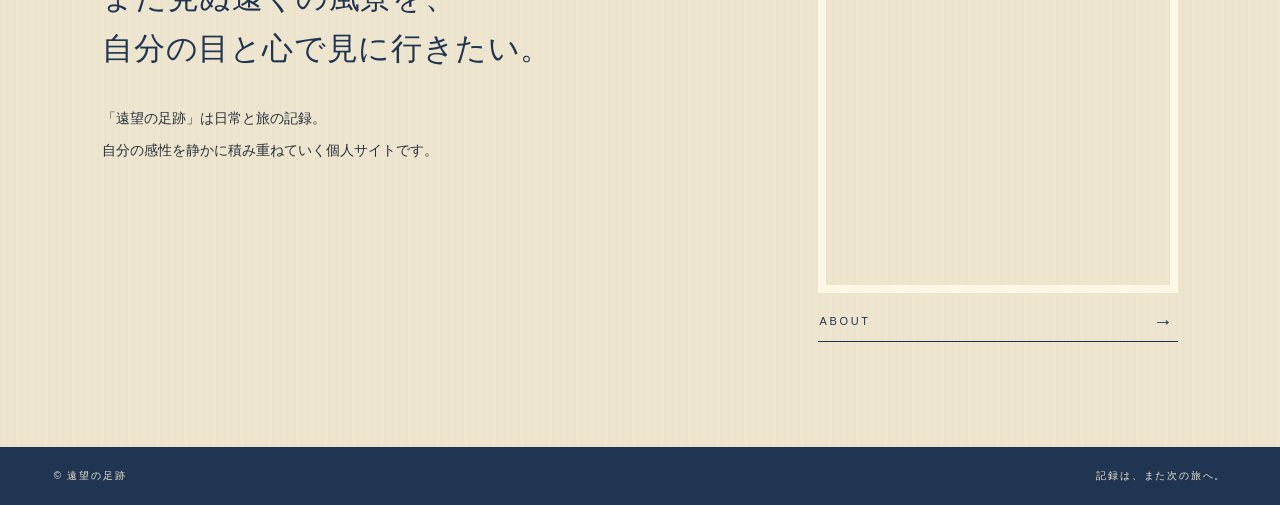
==== commit 8e4e7ecf: "遠望の足跡の完成版を公開" ====
--- a/index.html
+++ b/index.html
@@ -1 +1 @@
-<!doctype html><html lang="ja"><head><meta charset="utf-8"><meta name="viewport" content="width=device-width,initial-scale=1"><title>遠望の足跡</title><link rel="stylesheet" href="pages.css"></head><body data-page="home"><div id="previewBadge" class="preview" hidden>下書きプレビュー — まだ公開されていません</div><header class="mast"><a class="logo local" href="./" aria-label="ホームへ"><img class="site-logo" src="media/logo.png" alt="遠望の足跡"></a><nav class="nav"><a class="local" href="gallery.html">Gallery</a><a class="local" href="films.html">Films</a><a href="#about">About</a></nav><span class="home">ISSUE 02</span></header><main><section class="hero"><div><p class="kicker">A quiet travel journal</p><h1 id="title">遠望の足跡</h1><p class="reading" id="reading"></p><p class="tagline" id="tagline"></p></div><div class="hero-media"><div class="hero-main" id="heroMain"></div><div class="hero-sub" id="heroSub"></div><p class="feature"><b>特集</b><span id="feature"></span></p></div></section><section class="selected"><div class="section-head"><h2>採集した風景</h2><a class="local" href="gallery.html">すべての作品を見る →</a></div><div class="cards" id="cards"></div></section><section class="about" id="about"><small>ABOUT / 05</small><div><h2 id="aboutTitle"></h2><p id="aboutBody"></p></div></section></main><footer><span>© 遠望の足跡</span><span id="footerText"></span></footer><script src="site.js"></script></body></html>
+<!doctype html><html lang="ja"><head><meta charset="utf-8"><meta name="viewport" content="width=device-width,initial-scale=1"><title>遠望の足跡</title><link rel="stylesheet" href="pages.css"><link rel="stylesheet" href="logo-layout.css"></head><body data-page="home"><div id="previewBadge" class="preview" hidden>下書きプレビュー — まだ公開されていません</div><header class="mast"><nav class="nav site-nav"><a aria-current="page" class="local" href="./">HOME</a><a class="local" href="gallery.html">PHOTOGRAPHY</a><a class="local" href="films.html">MOVIE</a><a class="local" href="log.html">LOG</a><a class="local" href="about.html">ABOUT</a></nav></header><main><section class="hero"><div><p class="kicker">A quiet travel journal</p><a class="hero-logo-link local" href="./" aria-label="遠望の足跡 ホームへ"><img class="hero-logo site-logo" src="media/logo.png" alt="遠望の足跡"></a><span id="title" hidden>遠望の足跡</span><p class="reading" id="reading"></p><p class="tagline" id="tagline"></p></div><div class="hero-media"><div class="hero-main" id="heroMain"></div><div class="hero-sub" id="heroSub"></div><p class="feature"><b>特集</b><span id="feature"></span></p></div></section><section class="selected"><div class="section-head"><h2>採集した風景</h2><a class="local" href="gallery.html">すべての作品を見る →</a></div><div class="cards" id="cards"></div></section><section class="about" id="about"><small>ABOUT / 05</small><div><h2 id="aboutTitle"></h2><p id="aboutBody"></p></div></section></main><footer><span>© 遠望の足跡</span><span id="footerText"></span></footer><script src="site.js?v=20260721-4"></script></body></html>
--- a/logo-layout.css
+++ b/logo-layout.css
@@ -0,0 +1,38 @@
+.page-index{color:var(--orange);font:10px Arial,sans-serif;letter-spacing:.25em}
+.hero{grid-template-columns:.75fr 1.25fr;gap:7vw;padding-left:8vw}
+.hero-logo-link{display:block;width:min(100%,470px);margin:28px 0 0}
+.hero-logo{display:block;width:100%;height:auto}
+.hero-main{inset:0 14% 60px 0}
+.hero-sub{right:0;bottom:0;width:40%;height:235px;border:9px solid var(--paper);transform:rotate(2deg)}
+.feature{display:none}
+.tagline{font-size:0}.tagline:after{content:"旅、写真、記録。";font-size:14px}
+.category-card{display:block;transition:transform .25s ease,opacity .25s ease}.category-card:hover{transform:translateY(-5px);opacity:.88}.category-card h3{letter-spacing:.12em}.category-card .card-media{transition:filter .25s ease}.category-card:hover .card-media{filter:sepia(.08) saturate(.95)}
+.category-card em{font-style:normal}.selected .section-head>a{display:none}.selected .section-head h2{font-size:0}.selected .section-head h2:after{content:"足跡をたどる";font-size:30px}
+.category-card h3{font-size:18px}.category-card em{font-size:13px}.category-card p{font-size:13px;line-height:1.9}
+.about{display:grid;grid-template-columns:minmax(0,1fr) minmax(250px,360px);align-items:center;gap:8vw;padding:90px 8vw 105px}.about small{display:none}.about>div{max-width:900px}.about h2{font-size:clamp(22px,2.4vw,34px);line-height:1.65;letter-spacing:.02em;text-align:left}.about p{max-width:760px;margin-top:28px;text-align:left}.about-visual{width:100%;justify-self:end}.about-photo{width:100%;aspect-ratio:3/4;background:center/cover;filter:sepia(.14) saturate(.78);border:8px solid var(--paper)}.about-link{display:flex;justify-content:space-between;align-items:center;padding:18px 2px 10px;border-bottom:1px solid var(--indigo);color:var(--indigo);font:11px Arial,sans-serif;letter-spacing:.24em}.about-link b{font-size:20px;font-weight:400;line-height:1;transition:transform .2s ease}.about-link:hover b{transform:translateX(6px)}
+.social-links{display:flex;gap:16px;margin-top:42px}.social-links a{display:grid;place-items:center;width:48px;height:48px;border:1px solid var(--indigo);border-radius:50%;color:var(--indigo);transition:background .2s ease,color .2s ease,transform .2s ease}.social-links a:hover{background:var(--indigo);color:var(--cream);transform:translateY(-3px)}.social-links small{position:absolute;width:1px;height:1px;overflow:hidden}.social-icon{font:14px Arial,sans-serif}.social-instagram{font-size:25px;line-height:1}.social-youtube{font-size:15px;padding-left:2px}.social-line{font-size:8px;font-weight:700;letter-spacing:-.04em}
+.contact-link{display:flex;justify-content:space-between;align-items:center;max-width:360px;margin-top:32px;padding:18px 2px 10px;border-bottom:1px solid var(--indigo);color:var(--indigo);font:11px Arial,sans-serif;letter-spacing:.24em}.contact-link b{font-size:20px;font-weight:400;line-height:1;transition:transform .2s ease}.contact-link:hover b{transform:translateX(6px)}
+@media(max-width:760px){.about{grid-template-columns:1fr;gap:42px}.about-visual{max-width:320px;justify-self:start}}
+[data-page="gallery"] .intro{display:block;border-bottom:0;padding:85px 8vw 70px}
+[data-page="gallery"] .intro small{display:none}
+[data-page="gallery"] .intro h1{font-size:0;text-align:left}
+[data-page="gallery"] .intro h1:after{content:"PHOTOGRAPHY";font:400 clamp(38px,5vw,64px)/1.3 Arial,sans-serif;letter-spacing:.08em}
+[data-page="gallery"] .intro p{margin-top:22px}
+[data-page="gallery"] .photography-lead{line-height:2.15;letter-spacing:.035em}
+@media(max-width:760px){[data-page="gallery"] .intro{padding:60px 20px 45px}}
+.photo-intro,.featured-photo,.latest-photos,.photo-categories,.archive-intro,.archive-photo-grid{width:min(1180px,84vw);margin-inline:auto}.photo-intro{padding:85px 0 70px}.photo-intro h1,.archive-intro h1{margin:0;color:var(--indigo);font:400 clamp(38px,5vw,64px)/1.3 Arial,sans-serif;letter-spacing:.08em}.photo-intro p{margin:24px 0 0;line-height:2.15;letter-spacing:.035em}.featured-photo{padding-bottom:90px}.featured-image{width:100%;aspect-ratio:16/8.8;background:center/cover;border:8px solid var(--paper);filter:sepia(.12) saturate(.82)}.featured-photo h2,.latest-grid h3{margin:14px 0 0;color:var(--indigo);font-weight:400;letter-spacing:.06em}.latest-photos{padding:74px 0 88px;border-top:1px solid var(--line)}.photo-section-heading{display:flex;align-items:end;justify-content:space-between;margin-bottom:28px}.photo-section-heading h2{margin:0;color:var(--indigo);font:400 22px Arial,sans-serif;letter-spacing:.16em}.photo-section-heading small{color:var(--orange);letter-spacing:.12em}.latest-grid{display:grid;grid-template-columns:repeat(3,1fr);gap:22px}.latest-grid article>div{aspect-ratio:16/10;background:center/cover;border:7px solid var(--paper);filter:sepia(.12) saturate(.82)}.more-link{display:flex;align-items:center;justify-content:space-between;width:210px;margin:44px 0 0 auto;padding:12px 2px;border-bottom:1px solid var(--indigo);color:var(--indigo);font:11px Arial,sans-serif;letter-spacing:.24em}.more-link b{font-size:20px;font-weight:400}.photo-categories{padding:78px 0 110px;border-top:1px solid var(--line)}.category-photo-grid{display:grid;grid-template-columns:repeat(5,1fr);gap:20px}.category-photo-grid a>div{aspect-ratio:1;background:center/cover;border:7px solid var(--paper);filter:sepia(.12) saturate(.82);transition:transform .25s ease,filter .25s ease}.category-photo-grid a:hover>div{transform:translateY(-5px);filter:sepia(.04) saturate(1)}.category-photo-grid span{display:block;margin-top:13px;color:var(--indigo);font-size:13px;letter-spacing:.08em}.archive-intro{padding:80px 0 58px}.archive-intro>a{display:inline-block;margin-bottom:28px;color:var(--orange);font:10px Arial,sans-serif;letter-spacing:.18em}.archive-intro p{line-height:2}.archive-photo-grid{display:grid;grid-template-columns:repeat(3,1fr);gap:50px 22px;padding-bottom:110px}.archive-photo-grid article>div{aspect-ratio:4/3;background:center/cover;border:7px solid var(--paper);filter:sepia(.12) saturate(.82)}.archive-photo-grid h2{margin:13px 0 0;color:var(--indigo);font-size:15px;font-weight:400}
+@media(max-width:760px){.photo-intro,.featured-photo,.latest-photos,.photo-categories,.archive-intro,.archive-photo-grid{width:auto;margin-inline:20px}.photo-intro{padding:58px 0 48px}.featured-photo{padding-bottom:65px}.featured-image{aspect-ratio:4/3}.photo-section-heading{display:block}.photo-section-heading small{display:block;margin-top:9px}.latest-grid{grid-template-columns:1fr}.category-photo-grid{grid-template-columns:repeat(2,1fr)}.category-photo-grid a:last-child{grid-column:1/-1;width:calc(50% - 10px)}.archive-photo-grid{grid-template-columns:1fr}.more-link{margin-top:34px}.archive-intro h1{font-size:36px}}
+.photo-intro h1{color:var(--orange)}.photo-section-heading small{display:none}.zoomable-photo{cursor:zoom-in}.zoomable-photo:focus-visible{outline:3px solid var(--orange);outline-offset:4px}.lightbox-open{overflow:hidden}.photo-lightbox[hidden]{display:none}.photo-lightbox{position:fixed;inset:0;z-index:1000;display:grid;place-items:center;padding:50px;background:rgba(13,24,34,.92);cursor:zoom-out}.photo-lightbox img{display:block;max-width:100%;max-height:calc(100vh - 70px);width:auto;height:auto;object-fit:contain;box-shadow:0 18px 60px rgba(0,0,0,.35)}.photo-lightbox-close{position:fixed;top:18px;right:24px;width:42px;height:42px;border:1px solid rgba(255,255,255,.55);border-radius:50%;background:transparent;color:white;font:300 28px/1 Arial,sans-serif;cursor:pointer}.photo-lightbox-close:hover{background:white;color:var(--indigo)}@media(max-width:760px){.photo-lightbox{padding:58px 15px 20px}}
+.movie-intro{width:min(1180px,84vw);margin-inline:auto}.movie-intro p{line-height:2.15;letter-spacing:.035em}@media(max-width:760px){.movie-intro{width:auto;margin-inline:20px}}
+[data-page="films"] .works-grid{grid-template-columns:repeat(2,minmax(0,1fr));gap:58px 26px;padding-top:30px}[data-page="films"] .work:nth-child(3n+1){grid-column:auto}[data-page="films"] .work-image,[data-page="films"] .work:nth-child(3n+1) .work-image{min-height:0;aspect-ratio:16/9}[data-page="films"] .video{aspect-ratio:16/9}[data-page="films"] .work h2{margin:14px 0 0;font-size:17px;letter-spacing:.06em}[data-page="films"] .work p{display:none}@media(max-width:760px){[data-page="films"] .works-grid{grid-template-columns:1fr;gap:42px;padding-top:10px}}
+.log-intro{width:min(1180px,84vw);margin-inline:auto}.log-intro p{line-height:2.15;letter-spacing:.035em}@media(max-width:760px){.log-intro{width:auto;margin-inline:20px}}
+.log-layout{display:grid;grid-template-columns:minmax(0,1fr) 260px;gap:80px;width:min(1180px,84vw);margin:0 auto;padding:10px 0 110px}.log-layout .journal{max-width:none;margin:0;padding:0}.log-sidebar{padding-top:22px}.log-sidebar section+section{margin-top:52px}.log-sidebar h2{margin:0 0 16px;padding-bottom:12px;border-bottom:1px solid var(--line);color:var(--orange);font:11px Arial,sans-serif;letter-spacing:.2em}.log-sidebar a{display:flex;justify-content:space-between;gap:20px;padding:12px 2px;border-bottom:1px solid rgba(31,53,81,.13);font-size:12px;letter-spacing:.05em;transition:color .2s ease,padding .2s ease}.log-sidebar a:hover,.log-sidebar a[aria-current="page"]{color:var(--orange);padding-left:7px}.log-sidebar a span{font:10px Arial,sans-serif}.log-empty{padding:40px 0;line-height:2}@media(max-width:760px){.log-layout{grid-template-columns:1fr;gap:60px;width:auto;margin:0 20px;padding-bottom:80px}.log-sidebar{display:grid;grid-template-columns:1fr 1fr;gap:30px}.log-sidebar section+section{margin-top:0}}@media(max-width:480px){.log-sidebar{grid-template-columns:1fr}.log-sidebar section+section{margin-top:20px}}
+.journal article[hidden]{display:none}
+.log-post-content{min-width:0}.log-post-content p{margin:16px 0 0;grid-column:auto}.log-post-image{display:block;width:100%;max-height:520px;margin:20px 0 18px;object-fit:cover;border:7px solid var(--paper);filter:sepia(.08) saturate(.9)}.log-sidebar-empty{font-size:12px;line-height:1.8}
+.about-intro{width:min(1180px,84vw);margin-inline:auto;padding-bottom:35px}@media(max-width:760px){.about-intro{width:auto;margin-inline:20px;padding-bottom:20px}}
+.about-statement{max-width:none;width:min(1180px,84vw);margin-inline:auto;padding:38px 0 120px;border-top:0}.about-statement h2{margin:0;color:var(--indigo);font-size:clamp(24px,2.8vw,38px);font-weight:400;line-height:1.6;letter-spacing:.05em}.about-statement>p{max-width:820px;margin:18px 0 0;font-size:15px;line-height:2.3;letter-spacing:.035em}@media(max-width:760px){.about-statement{width:auto;margin-inline:20px;padding:32px 0 85px}.about-statement>p{font-size:14px;line-height:2.2}}
+.profile-section,.about-contact{width:min(1180px,84vw);margin-inline:auto;padding:82px 0 105px;border-top:1px solid var(--line)}.profile-section>h2,.about-contact>h2{margin:0 0 54px;color:var(--indigo);font:400 clamp(28px,3.5vw,48px)/1.3 Arial,sans-serif;letter-spacing:.1em}.profile-layout{display:grid;grid-template-columns:minmax(240px,380px) minmax(0,1fr);gap:8vw;align-items:center}.profile-photo{width:100%;aspect-ratio:3/4;background:url('https://images.unsplash.com/photo-1500530855697-b586d89ba3ee?auto=format&fit=crop&w=1000&q=88') center/cover;border:8px solid var(--paper);filter:sepia(.12) saturate(.78)}.profile-data{margin:0}.profile-data>div+div{margin-top:38px}.profile-data dt{color:var(--orange);font:11px Arial,sans-serif;letter-spacing:.22em}.profile-data dd{margin:9px 0 0;color:var(--indigo);font-size:clamp(18px,2vw,27px);line-height:1.75;letter-spacing:.04em}.about-contact{text-align:center}.about-contact>h2{margin-bottom:38px}.about-socials{display:flex;justify-content:center;gap:18px}.about-socials a{display:grid;place-items:center;width:50px;height:50px;border:1px solid var(--indigo);border-radius:50%;color:var(--indigo);font:15px Arial,sans-serif;transition:background .2s ease,color .2s ease,transform .2s ease}.about-socials a:hover{background:var(--indigo);color:var(--cream);transform:translateY(-3px)}.about-socials small{font-size:8px;font-weight:700}.about-contact-link{display:flex;justify-content:space-between;align-items:center;width:min(360px,100%);margin:48px auto 0;padding:16px 2px 10px;border-bottom:1px solid var(--indigo);color:var(--indigo);font:11px Arial,sans-serif;letter-spacing:.24em}.about-contact-link b{font-size:20px;font-weight:400;transition:transform .2s ease}.about-contact-link:hover b{transform:translateX(6px)}.about-contact>p{margin:14px 0 0;font-size:12px;letter-spacing:.08em}@media(max-width:760px){.profile-section,.about-contact{width:auto;margin-inline:20px;padding:65px 0 80px}.profile-section>h2,.about-contact>h2{margin-bottom:36px}.profile-layout{grid-template-columns:1fr;gap:42px}.profile-photo{max-width:320px}.profile-data>div+div{margin-top:28px}}
+.about-statement,.about-contact{text-align:center}.about-statement>h2,.about-statement>p{max-width:820px;margin-left:auto;margin-right:auto;text-align:left}.profile-section{text-align:center}.profile-layout{max-width:900px;margin-inline:auto;text-align:left}.about-contact>h2{margin-bottom:38px}.about-socials{justify-content:center;width:254px;margin-inline:auto}.about-contact-link{width:254px;margin:48px auto 0}.about-contact>p{font-size:15px;line-height:1.8}@media(max-width:760px){.profile-photo{margin-inline:auto}}
+.reading{position:absolute;width:1px;height:1px;overflow:hidden;clip:rect(0 0 0 0);white-space:nowrap}
+.mast{grid-template-columns:1fr}.site-nav{justify-self:center}.journal,.about-page{max-width:900px;margin:auto;padding:70px 8vw 110px}.journal article{display:grid;grid-template-columns:150px 1fr;gap:0 30px;padding:34px 0;border-bottom:1px solid var(--line)}.journal time,.about-page dt{color:var(--orange);font:10px Arial,sans-serif;letter-spacing:.18em}.journal h2{margin:0;color:var(--indigo);font-weight:400}.journal p{grid-column:2;line-height:2}.about-page>p{font-size:18px;line-height:2.2}.about-page dl{display:grid;grid-template-columns:150px 1fr;margin-top:60px;border-top:1px solid var(--line)}.about-page dt,.about-page dd{margin:0;padding:22px 0;border-bottom:1px solid var(--line)}
+@media(max-width:760px){.mast{display:block;height:auto;padding:0;overflow-x:auto}.site-nav{display:flex;width:max-content;min-width:100%;gap:24px;padding:25px 20px}.hero{grid-template-columns:1fr;padding:44px 20px 48px}.hero-logo-link{width:88%;margin-top:22px}.hero-main{inset:0 12% 70px 0}.hero-sub{width:54%;height:145px}.journal,.about-page{padding:50px 20px 80px}.journal article{grid-template-columns:1fr}.journal h2{margin-top:12px}.journal p{grid-column:1}.about-page dl{grid-template-columns:110px 1fr}}
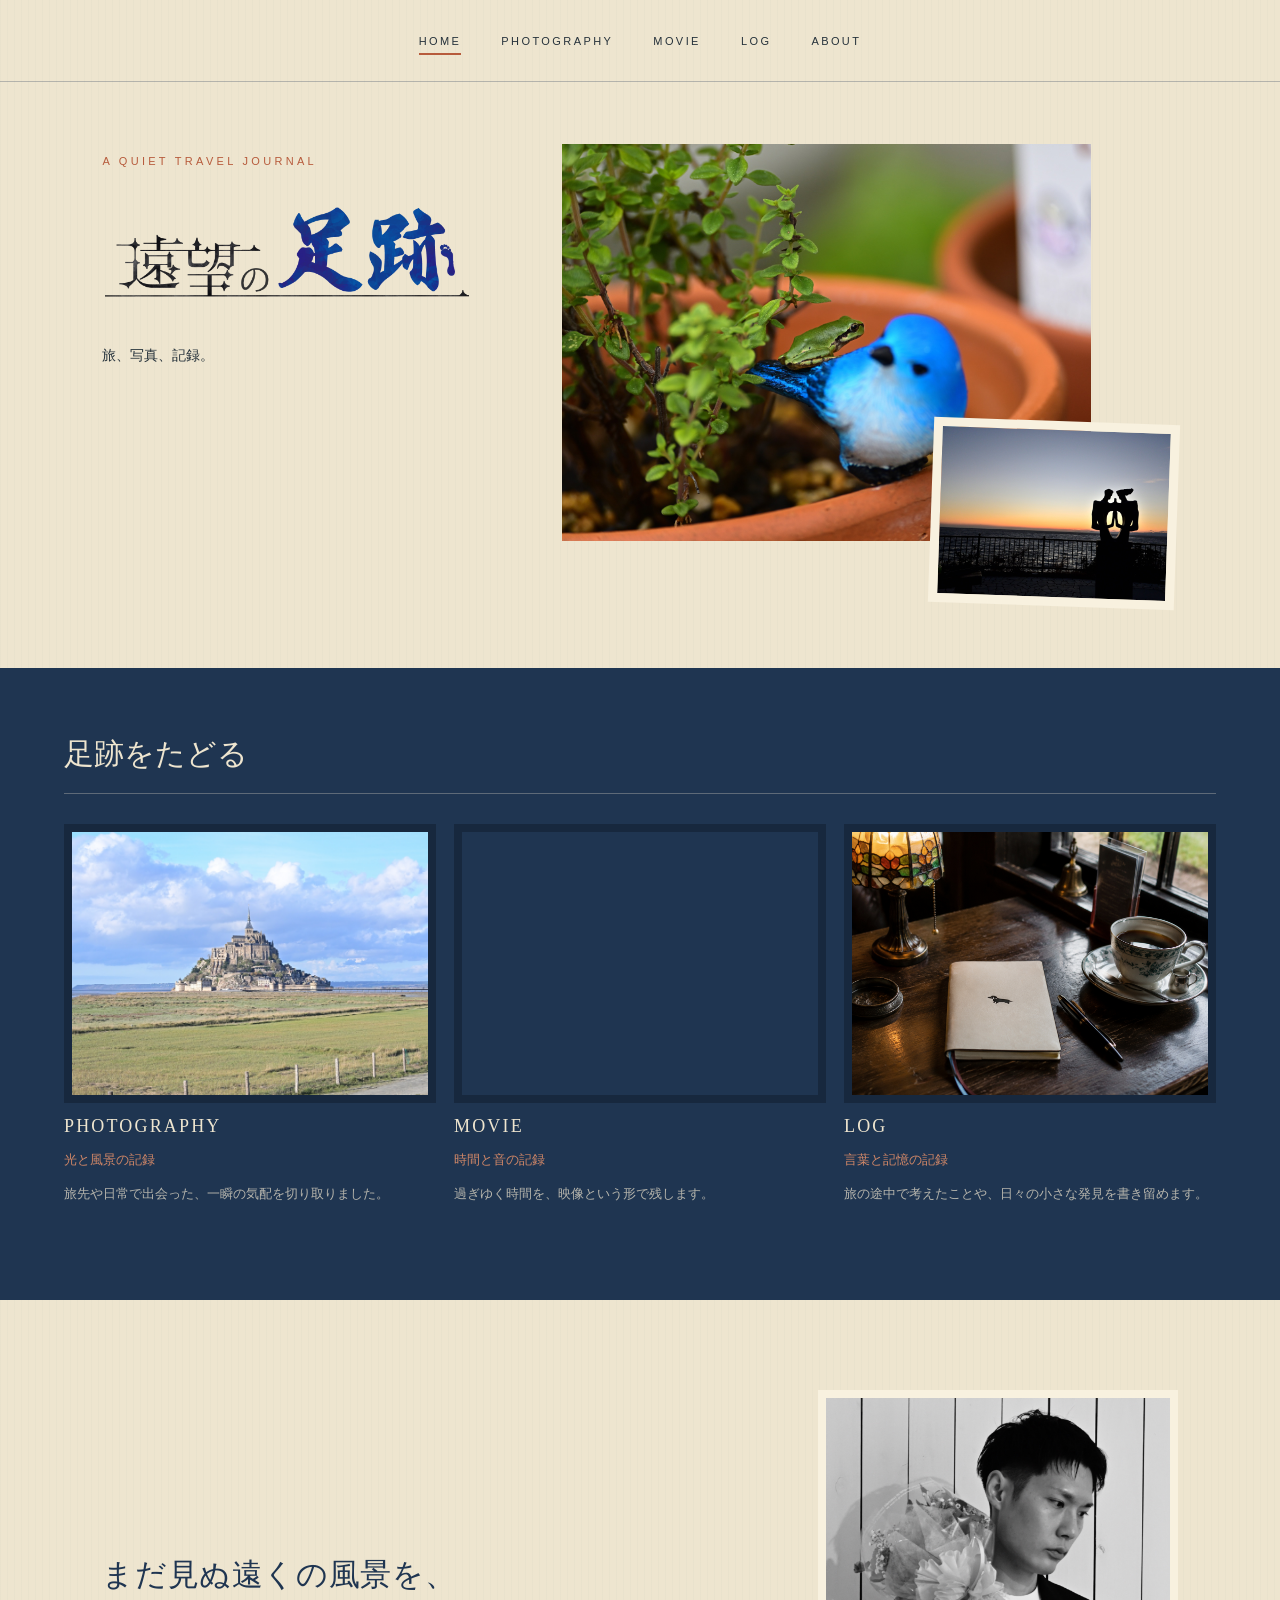
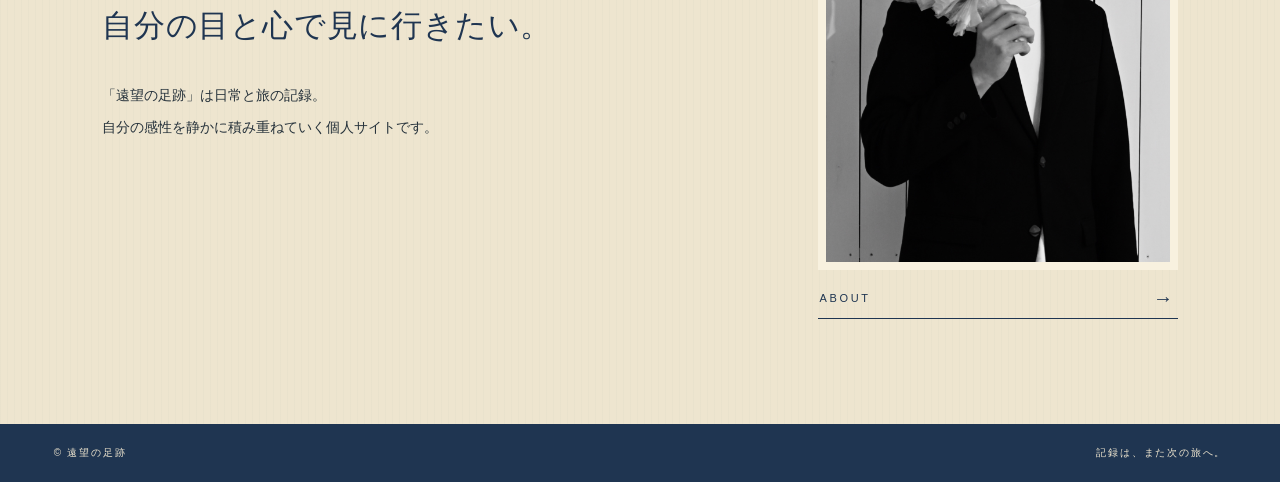
==== commit 7cd6b9fa: "編集室からサイトを更新" ====
--- a/index.html
+++ b/index.html
@@ -1 +1 @@
-<!doctype html><html lang="ja"><head><meta charset="utf-8"><meta name="viewport" content="width=device-width,initial-scale=1"><title>遠望の足跡</title><link rel="stylesheet" href="pages.css"><link rel="stylesheet" href="logo-layout.css"></head><body data-page="home"><div id="previewBadge" class="preview" hidden>下書きプレビュー — まだ公開されていません</div><header class="mast"><nav class="nav site-nav"><a aria-current="page" class="local" href="./">HOME</a><a class="local" href="gallery.html">PHOTOGRAPHY</a><a class="local" href="films.html">MOVIE</a><a class="local" href="log.html">LOG</a><a class="local" href="about.html">ABOUT</a></nav></header><main><section class="hero"><div><p class="kicker">A quiet travel journal</p><a class="hero-logo-link local" href="./" aria-label="遠望の足跡 ホームへ"><img class="hero-logo site-logo" src="media/logo.png" alt="遠望の足跡"></a><span id="title" hidden>遠望の足跡</span><p class="reading" id="reading"></p><p class="tagline" id="tagline"></p></div><div class="hero-media"><div class="hero-main" id="heroMain"></div><div class="hero-sub" id="heroSub"></div><p class="feature"><b>特集</b><span id="feature"></span></p></div></section><section class="selected"><div class="section-head"><h2>採集した風景</h2><a class="local" href="gallery.html">すべての作品を見る →</a></div><div class="cards" id="cards"></div></section><section class="about" id="about"><small>ABOUT / 05</small><div><h2 id="aboutTitle"></h2><p id="aboutBody"></p></div></section></main><footer><span>© 遠望の足跡</span><span id="footerText"></span></footer><script src="site.js?v=20260721-4"></script></body></html>
+<!doctype html><html lang="ja"><head><meta charset="utf-8"><meta name="viewport" content="width=device-width,initial-scale=1"><title>遠望の足跡</title><link rel="stylesheet" href="pages.css"><link rel="stylesheet" href="logo-layout.css?v=20260723-6"></head><body data-page="home"><div id="previewBadge" class="preview" hidden>下書きプレビュー — まだ公開されていません</div><header class="mast"><nav class="nav site-nav"><a aria-current="page" class="local" href="./">HOME</a><a class="local" href="gallery.html">PHOTOGRAPHY</a><a class="local" href="films.html">MOVIE</a><a class="local" href="log.html">LOG</a><a class="local" href="about.html">ABOUT</a></nav></header><main><section class="hero"><div><p class="kicker">A quiet travel journal</p><a class="hero-logo-link local" href="./" aria-label="遠望の足跡 ホームへ"><img class="hero-logo site-logo" src="media/logo.png" alt="遠望の足跡"></a><span id="title" hidden>遠望の足跡</span><p class="reading" id="reading"></p><p class="tagline" id="tagline"></p></div><div class="hero-media"><div class="hero-main" id="heroMain"></div><div class="hero-sub" id="heroSub"></div><p class="feature"><b>特集</b><span id="feature"></span></p></div></section><section class="selected"><div class="section-head"><h2>採集した風景</h2><a class="local" href="gallery.html">すべての作品を見る →</a></div><div class="cards" id="cards"></div></section><section class="about" id="about"><small>ABOUT / 05</small><div><h2 id="aboutTitle"></h2><p id="aboutBody"></p></div></section></main><footer><span>© 遠望の足跡</span><span id="footerText"></span></footer><script src="site.js?v=20260722-1"></script></body></html>
--- a/logo-layout.css
+++ b/logo-layout.css
@@ -36,3 +36,272 @@
 .reading{position:absolute;width:1px;height:1px;overflow:hidden;clip:rect(0 0 0 0);white-space:nowrap}
 .mast{grid-template-columns:1fr}.site-nav{justify-self:center}.journal,.about-page{max-width:900px;margin:auto;padding:70px 8vw 110px}.journal article{display:grid;grid-template-columns:150px 1fr;gap:0 30px;padding:34px 0;border-bottom:1px solid var(--line)}.journal time,.about-page dt{color:var(--orange);font:10px Arial,sans-serif;letter-spacing:.18em}.journal h2{margin:0;color:var(--indigo);font-weight:400}.journal p{grid-column:2;line-height:2}.about-page>p{font-size:18px;line-height:2.2}.about-page dl{display:grid;grid-template-columns:150px 1fr;margin-top:60px;border-top:1px solid var(--line)}.about-page dt,.about-page dd{margin:0;padding:22px 0;border-bottom:1px solid var(--line)}
 @media(max-width:760px){.mast{display:block;height:auto;padding:0;overflow-x:auto}.site-nav{display:flex;width:max-content;min-width:100%;gap:24px;padding:25px 20px}.hero{grid-template-columns:1fr;padding:44px 20px 48px}.hero-logo-link{width:88%;margin-top:22px}.hero-main{inset:0 12% 70px 0}.hero-sub{width:54%;height:145px}.journal,.about-page{padding:50px 20px 80px}.journal article{grid-template-columns:1fr}.journal h2{margin-top:12px}.journal p{grid-column:1}.about-page dl{grid-template-columns:110px 1fr}}
+
+/* 写真中心のページは4:3、MOVIEだけ16:9を維持する。 */
+.hero{
+  min-height:0;
+  align-items:start;
+}
+.hero-media{
+  min-height:0;
+  aspect-ratio:4/3;
+  align-self:start;
+}
+.hero-main{
+  inset:auto;
+  top:0;
+  left:0;
+  width:86%;
+  height:auto;
+  aspect-ratio:4/3;
+}
+.hero-sub{
+  height:auto;
+  aspect-ratio:4/3;
+}
+.card-media{
+  height:auto;
+  aspect-ratio:4/3;
+}
+.featured-image,
+.latest-grid article>div,
+.category-photo-grid a>div,
+.archive-photo-grid article>div,
+.work-image,
+.log-post-image{
+  min-height:0;
+  height:auto;
+  aspect-ratio:4/3;
+  object-fit:cover;
+}
+[data-page="films"] .work-image,
+[data-page="films"] .video{
+  aspect-ratio:16/9;
+}
+@media(max-width:760px){
+  .hero-media{
+    min-height:0;
+    aspect-ratio:4/3;
+  }
+  .hero-main{
+    inset:auto;
+    top:0;
+    left:0;
+    width:88%;
+  }
+  .hero-sub{
+    width:54%;
+    height:auto;
+  }
+}
+
+/* 写真と映像は作品本来の色をそのまま表示する。 */
+.hero-main,
+.hero-sub,
+.card-media,
+.work-image,
+.about-photo,
+.featured-image,
+.latest-grid article>div,
+.category-photo-grid a>div,
+.archive-photo-grid article>div,
+.log-post-image,
+.profile-photo{
+  filter:none;
+}
+.category-card:hover{
+  opacity:1;
+}
+.category-card:hover .card-media,
+.category-photo-grid a:hover>div{
+  filter:none;
+}
+
+/* 作品への入口に、色を変えない穏やかなホバー表現を加える。 */
+.category-card,
+.category-photo-grid a,
+.zoomable-photo{
+  will-change:transform;
+  transition:transform .6s cubic-bezier(.22,.61,.36,1);
+}
+.category-card .card-media,
+.category-photo-grid a>div{
+  transition:transform .8s cubic-bezier(.22,.61,.36,1);
+}
+.category-card h3,
+.category-photo-grid span{
+  position:relative;
+  width:max-content;
+  padding-bottom:7px;
+}
+.category-card h3::after,
+.category-photo-grid span::after{
+  content:"";
+  position:absolute;
+  left:0;
+  bottom:0;
+  width:100%;
+  height:1px;
+  background:var(--orange);
+  transform:scaleX(0);
+  transform-origin:left center;
+  transition:transform .55s cubic-bezier(.22,.61,.36,1);
+}
+@media(hover:hover){
+  .category-card:hover,
+  .category-card:focus-visible,
+  .category-photo-grid a:hover,
+  .category-photo-grid a:focus-visible{
+    transform:translateY(-5px);
+  }
+  .category-card:hover .card-media,
+  .category-card:focus-visible .card-media,
+  .category-photo-grid a:hover>div,
+  .category-photo-grid a:focus-visible>div{
+    transform:scale(1.025);
+  }
+  .zoomable-photo:hover,
+  .zoomable-photo:focus-visible{
+    transform:translateY(-3px) scale(1.018);
+  }
+  .category-card:hover h3::after,
+  .category-card:focus-visible h3::after,
+  .category-photo-grid a:hover span::after,
+  .category-photo-grid a:focus-visible span::after{
+    transform:scaleX(1);
+  }
+}
+@media(hover:none){
+  .category-card:active,
+  .category-photo-grid a:active{
+    transform:translateY(-3px);
+  }
+  .category-card:active .card-media,
+  .category-photo-grid a:active>div{
+    transform:scale(1.018);
+  }
+  .zoomable-photo:active{
+    transform:translateY(-2px) scale(1.012);
+  }
+  .category-card:active h3::after,
+  .category-photo-grid a:active span::after{
+    transform:scaleX(1);
+  }
+}
+@media(prefers-reduced-motion:reduce){
+  .category-card,
+  .category-photo-grid a,
+  .zoomable-photo,
+  .category-card .card-media,
+  .category-photo-grid a>div,
+  .category-card h3::after,
+  .category-photo-grid span::after{
+    transition:none;
+  }
+  .category-card:hover,
+  .category-card:focus-visible,
+  .category-card:active,
+  .category-photo-grid a:hover,
+  .category-photo-grid a:focus-visible,
+  .category-photo-grid a:active,
+  .zoomable-photo:hover,
+  .zoomable-photo:focus-visible,
+  .zoomable-photo:active,
+  .category-card:hover .card-media,
+  .category-card:focus-visible .card-media,
+  .category-card:active .card-media,
+  .category-photo-grid a:hover>div,
+  .category-photo-grid a:focus-visible>div,
+  .category-photo-grid a:active>div{
+    transform:none;
+  }
+}
+
+/* ABOUT・MORE・CONTACTの矢印を、同じ動きと色変化に揃える。 */
+.about-link b,
+.more-link b,
+.about-contact-link b{
+  color:inherit;
+  transition:transform .22s ease,color .16s ease;
+}
+@media(hover:hover){
+  .about-link:hover b,
+  .about-link:focus-visible b,
+  .more-link:hover b,
+  .more-link:focus-visible b,
+  .about-contact-link:hover b,
+  .about-contact-link:focus-visible b{
+    color:var(--orange);
+    transform:translateX(6px);
+    transition-delay:0s,.12s;
+  }
+}
+@media(hover:none){
+  .about-link:active b,
+  .more-link:active b,
+  .about-contact-link:active b{
+    color:var(--orange);
+    transform:translateX(6px);
+  }
+}
+@media(prefers-reduced-motion:reduce){
+  .about-link:hover b,
+  .about-link:focus-visible b,
+  .about-link:active b,
+  .more-link:hover b,
+  .more-link:focus-visible b,
+  .more-link:active b,
+  .about-contact-link:hover b,
+  .about-contact-link:focus-visible b,
+  .about-contact-link:active b{
+    transform:none;
+    transition:none;
+  }
+}
+
+/* カテゴリ名の下を、短い線が左から右へ走り抜ける。 */
+.category-card h3,
+.category-photo-grid span{
+  overflow:hidden;
+}
+.category-card h3::after,
+.category-photo-grid span::after{
+  left:-58%;
+  width:52%;
+  opacity:0;
+  transform:none;
+  transition:none;
+}
+@keyframes category-line-sweep{
+  0%{left:-58%;opacity:0}
+  14%{opacity:1}
+  72%{opacity:1}
+  100%{left:108%;opacity:0}
+}
+@media(hover:hover){
+  .category-card:hover h3::after,
+  .category-card:focus-visible h3::after,
+  .category-photo-grid a:hover span::after,
+  .category-photo-grid a:focus-visible span::after{
+    transform:none;
+    animation:category-line-sweep .9s cubic-bezier(.22,.61,.36,1) both;
+  }
+}
+@media(hover:none){
+  .category-card:active h3::after,
+  .category-photo-grid a:active span::after{
+    transform:none;
+    animation:category-line-sweep .72s cubic-bezier(.22,.61,.36,1) both;
+  }
+}
+@media(prefers-reduced-motion:reduce){
+  .category-card:hover h3::after,
+  .category-card:focus-visible h3::after,
+  .category-card:active h3::after,
+  .category-photo-grid a:hover span::after,
+  .category-photo-grid a:focus-visible span::after,
+  .category-photo-grid a:active span::after{
+    animation:none;
+    opacity:0;
+  }
+}
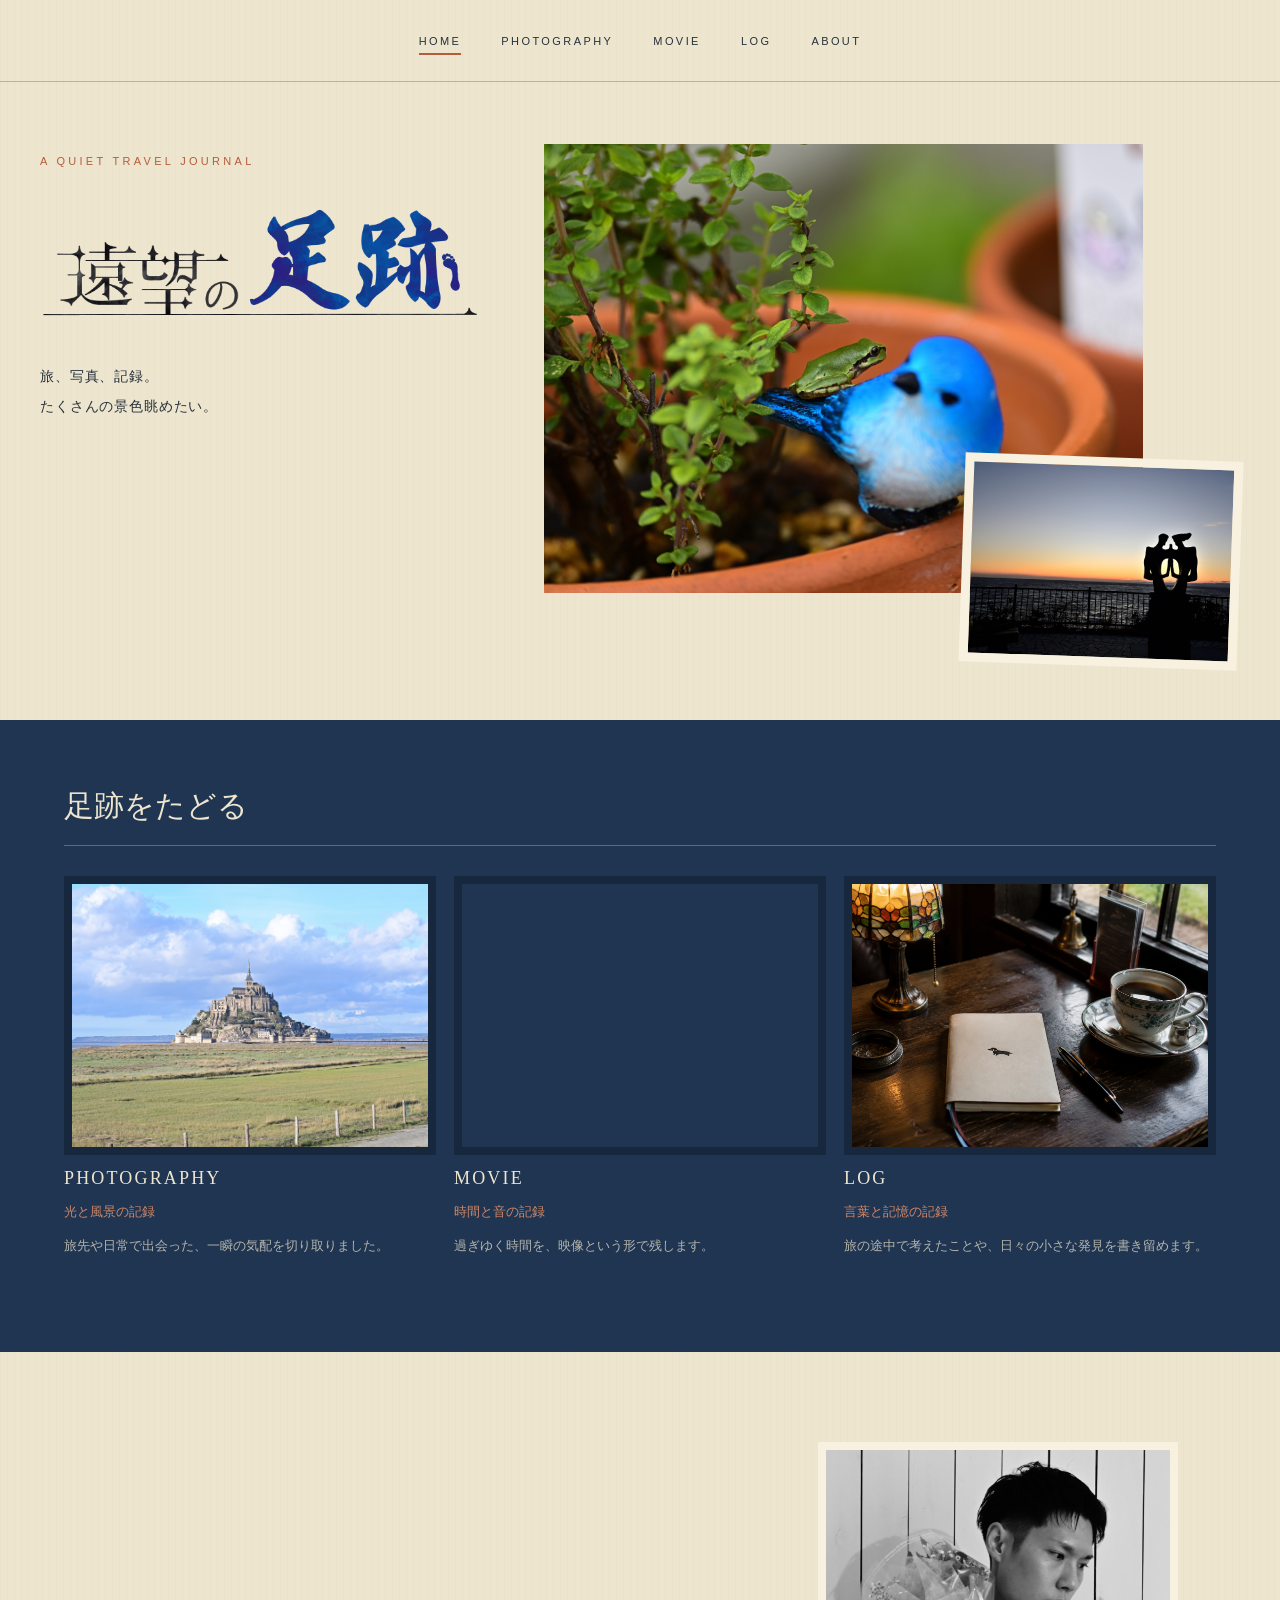
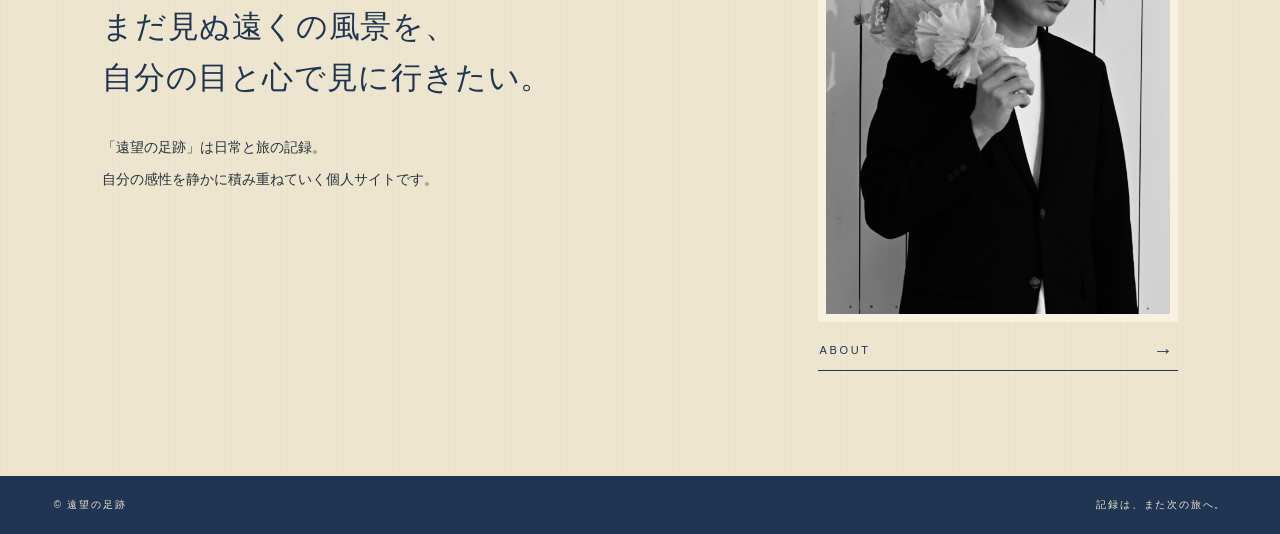
==== commit 8b812ab1: "編集室からサイトを更新" ====
--- a/index.html
+++ b/index.html
@@ -1 +1 @@
-<!doctype html><html lang="ja"><head><meta charset="utf-8"><meta name="viewport" content="width=device-width,initial-scale=1"><title>遠望の足跡</title><link rel="stylesheet" href="pages.css"><link rel="stylesheet" href="logo-layout.css?v=20260723-6"></head><body data-page="home"><div id="previewBadge" class="preview" hidden>下書きプレビュー — まだ公開されていません</div><header class="mast"><nav class="nav site-nav"><a aria-current="page" class="local" href="./">HOME</a><a class="local" href="gallery.html">PHOTOGRAPHY</a><a class="local" href="films.html">MOVIE</a><a class="local" href="log.html">LOG</a><a class="local" href="about.html">ABOUT</a></nav></header><main><section class="hero"><div><p class="kicker">A quiet travel journal</p><a class="hero-logo-link local" href="./" aria-label="遠望の足跡 ホームへ"><img class="hero-logo site-logo" src="media/logo.png" alt="遠望の足跡"></a><span id="title" hidden>遠望の足跡</span><p class="reading" id="reading"></p><p class="tagline" id="tagline"></p></div><div class="hero-media"><div class="hero-main" id="heroMain"></div><div class="hero-sub" id="heroSub"></div><p class="feature"><b>特集</b><span id="feature"></span></p></div></section><section class="selected"><div class="section-head"><h2>採集した風景</h2><a class="local" href="gallery.html">すべての作品を見る →</a></div><div class="cards" id="cards"></div></section><section class="about" id="about"><small>ABOUT / 05</small><div><h2 id="aboutTitle"></h2><p id="aboutBody"></p></div></section></main><footer><span>© 遠望の足跡</span><span id="footerText"></span></footer><script src="site.js?v=20260722-1"></script></body></html>
+<!doctype html><html lang="ja"><head><meta charset="utf-8"><meta name="viewport" content="width=device-width,initial-scale=1"><title>遠望の足跡</title><link rel="stylesheet" href="pages.css"><link rel="stylesheet" href="logo-layout.css?v=20260724-1"></head><body data-page="home"><div id="previewBadge" class="preview" hidden>下書きプレビュー — まだ公開されていません</div><header class="mast"><nav class="nav site-nav"><a aria-current="page" class="local" href="./">HOME</a><a class="local" href="gallery.html">PHOTOGRAPHY</a><a class="local" href="films.html">MOVIE</a><a class="local" href="log.html">LOG</a><a class="local" href="about.html">ABOUT</a></nav></header><main><section class="hero"><div class="hero-copy"><p class="kicker">A quiet travel journal</p><a class="hero-logo-link local" href="./" aria-label="遠望の足跡 ホームへ"><img class="hero-logo site-logo" src="media/logo.png" alt="遠望の足跡"></a><span id="title" hidden>遠望の足跡</span><p class="reading" id="reading"></p><div class="tagline" id="tagline"></div></div><div class="hero-media"><div class="hero-main" id="heroMain"></div><div class="hero-sub" id="heroSub"></div><p class="feature"><b>特集</b><span id="feature"></span></p></div></section><section class="selected"><div class="section-head"><h2>採集した風景</h2><a class="local" href="gallery.html">すべての作品を見る →</a></div><div class="cards" id="cards"></div></section><section class="about" id="about"><small>ABOUT / 05</small><div><h2 id="aboutTitle"></h2><p id="aboutBody"></p></div></section></main><footer><span>© 遠望の足跡</span><span id="footerText"></span></footer><script src="site.js?v=20260724-1"></script></body></html>
--- a/logo-layout.css
+++ b/logo-layout.css
@@ -217,6 +217,68 @@
   }
 }
 
+/* トップ上部は画面幅に引っ張られすぎない基準幅で整える。 */
+.hero{
+  width:min(1380px,100%);
+  margin-inline:auto;
+  grid-template-columns:440px minmax(0,760px);
+  justify-content:center;
+  gap:clamp(44px,5vw,78px);
+  padding:62px 40px 54px;
+}
+.hero-copy{
+  min-width:0;
+}
+.hero-logo-link{
+  width:440px;
+  max-width:100%;
+}
+.tagline{
+  min-height:0;
+  margin-top:32px;
+  font-size:14px;
+  line-height:2.1;
+  letter-spacing:.06em;
+  white-space:pre-line;
+}
+.tagline::after{
+  content:none;
+}
+.tagline.tagline-has-media{
+  width:min(360px,100%);
+  line-height:0;
+}
+.tagline.tagline-has-media img,
+.tagline.tagline-has-media video{
+  display:block;
+  width:auto;
+  max-width:100%;
+  height:auto;
+  max-height:120px;
+  object-fit:contain;
+  object-position:left center;
+}
+@media(max-width:900px){
+  .hero{
+    width:auto;
+    grid-template-columns:1fr;
+    gap:38px;
+    padding:48px 20px 44px;
+  }
+  .hero-copy{
+    width:100%;
+  }
+  .hero-logo-link{
+    width:min(440px,88vw);
+  }
+  .tagline{
+    margin-top:26px;
+  }
+  .tagline.tagline-has-media{
+    width:min(360px,88vw);
+  }
+}
+
 /* ABOUT・MORE・CONTACTの矢印を、同じ動きと色変化に揃える。 */
 .about-link b,
 .more-link b,
